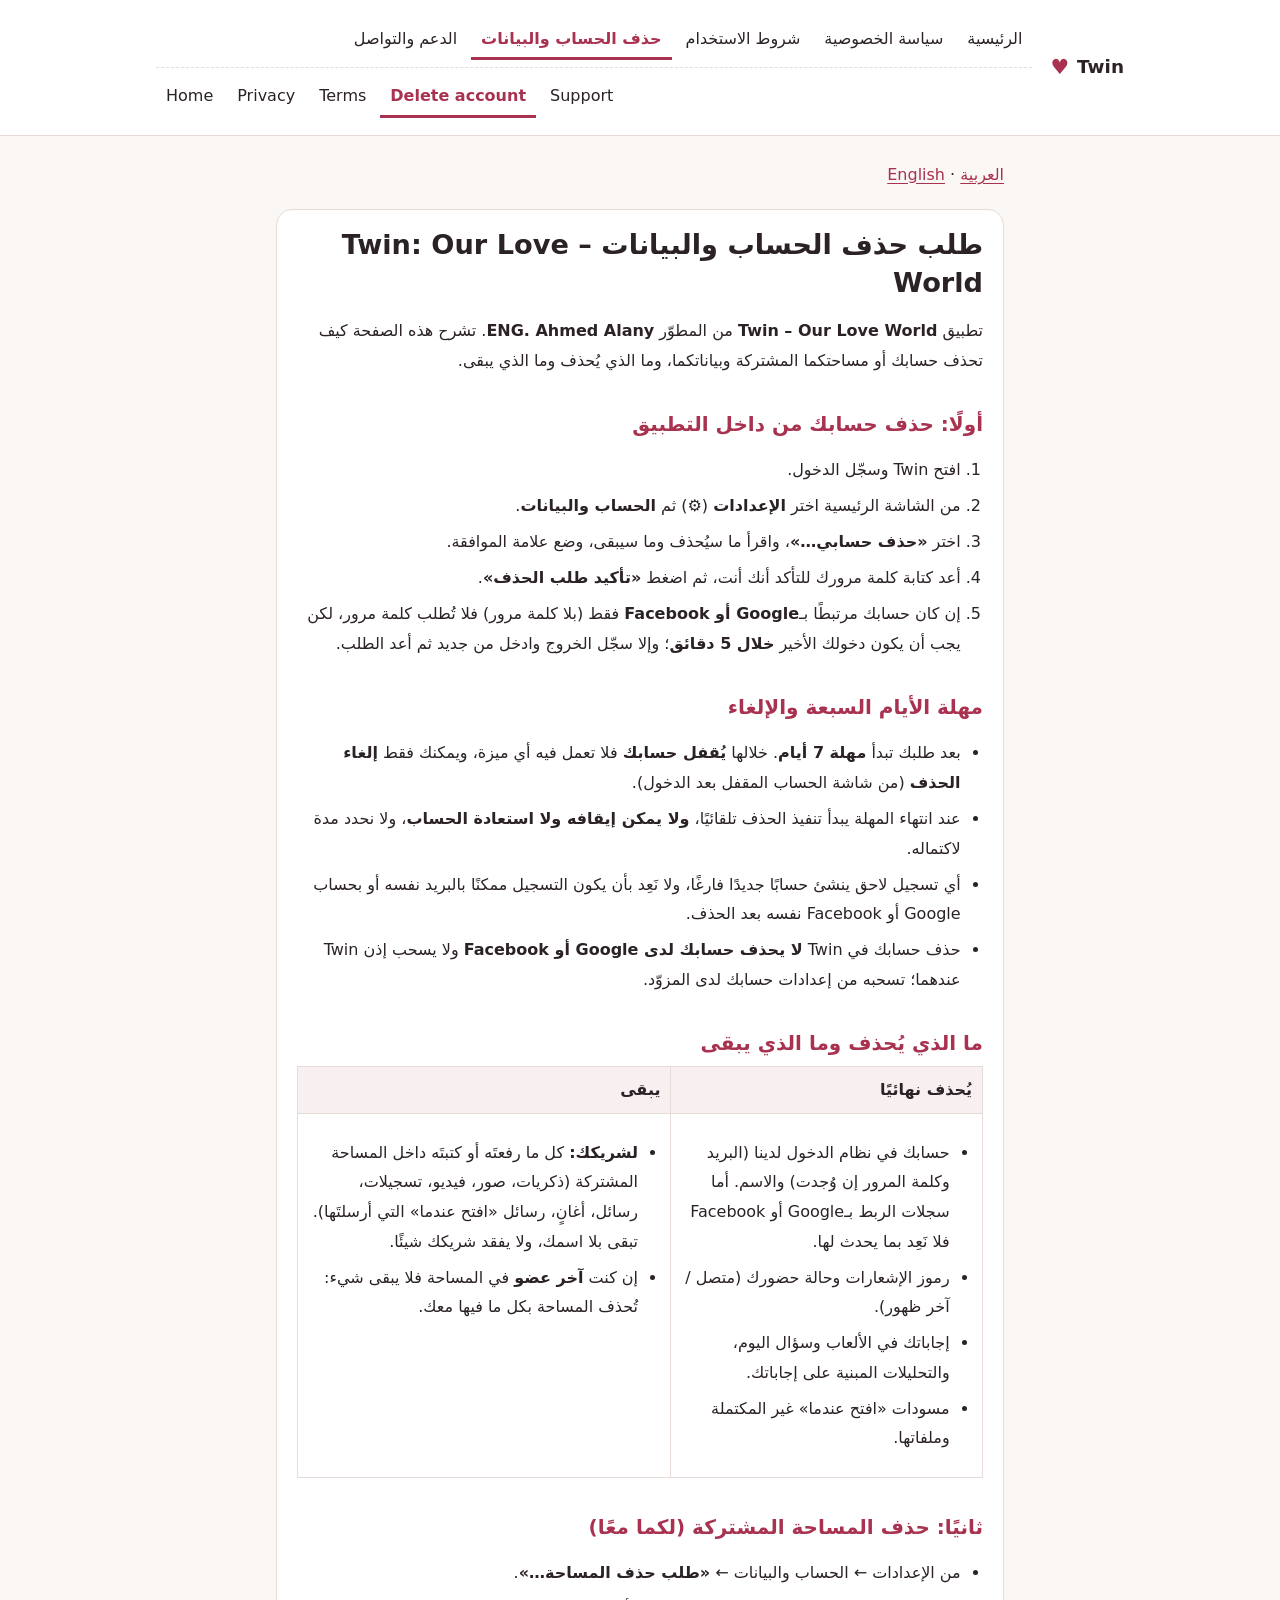
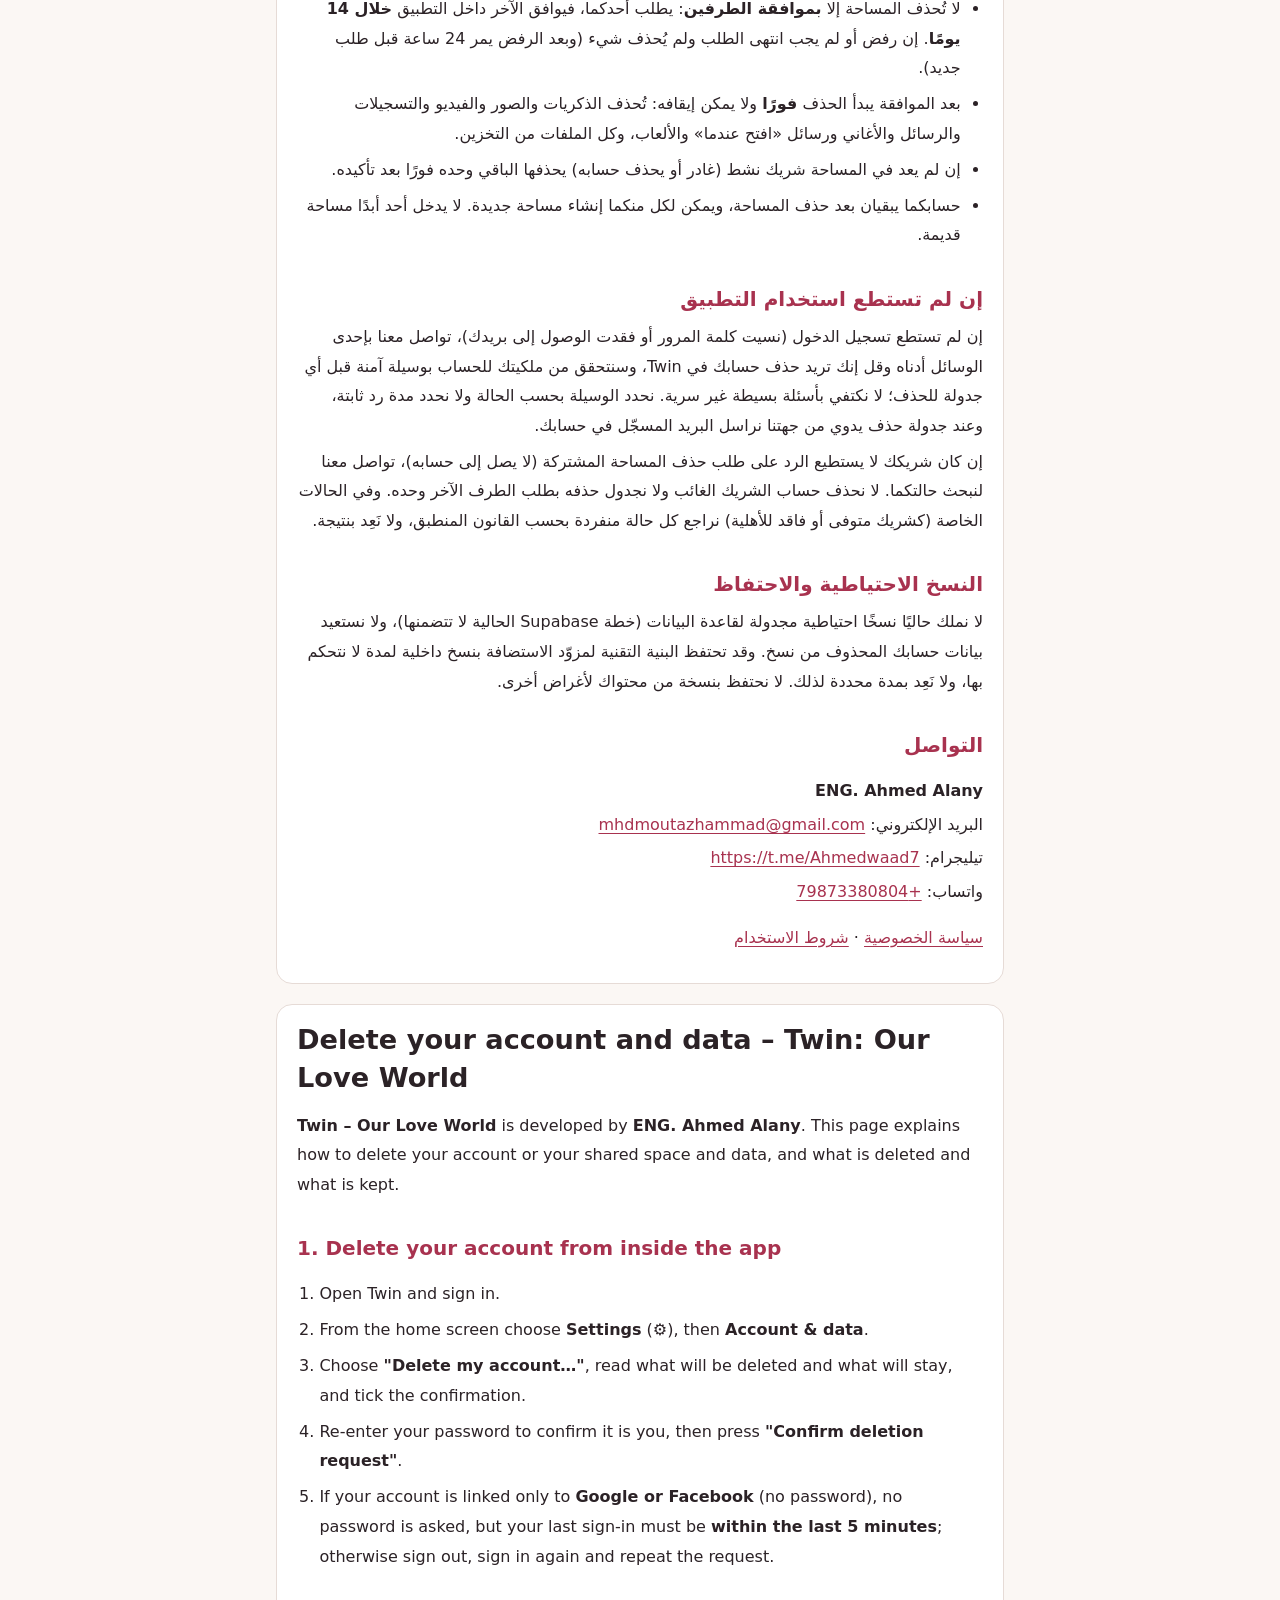
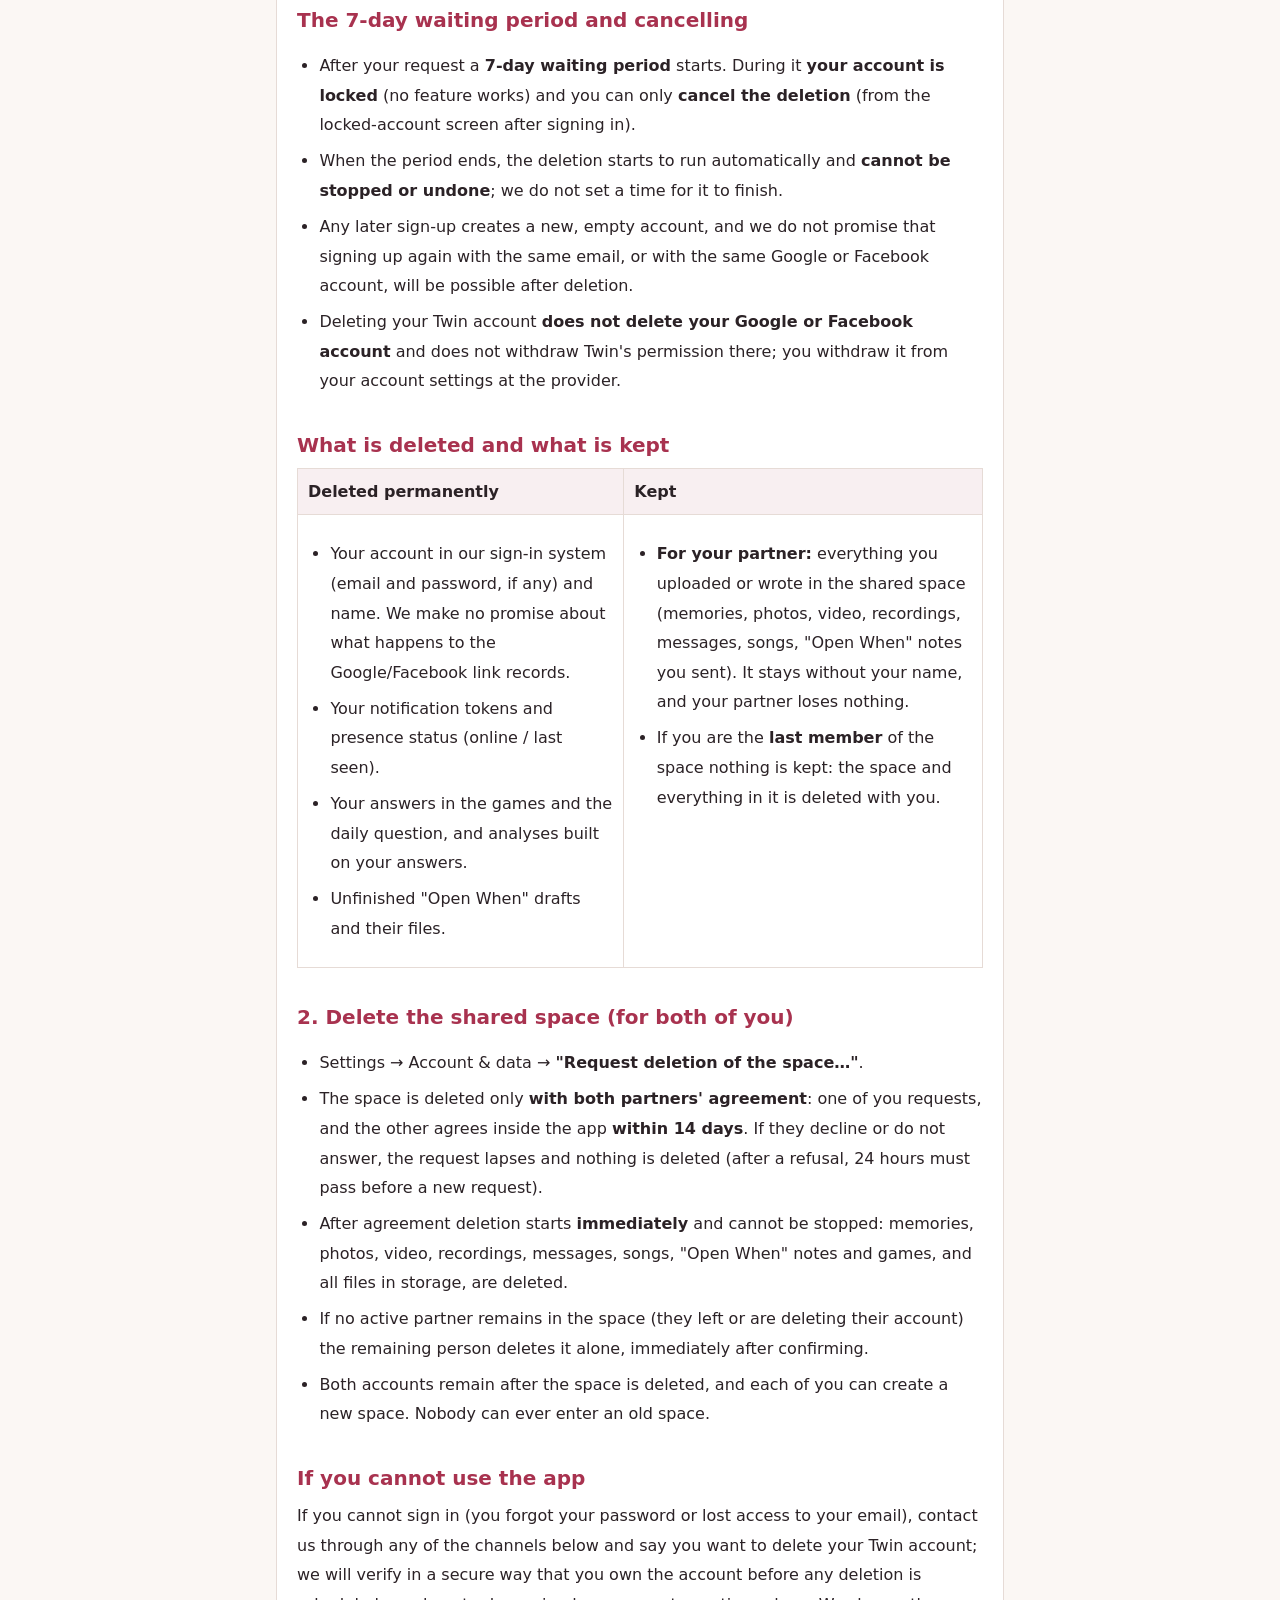
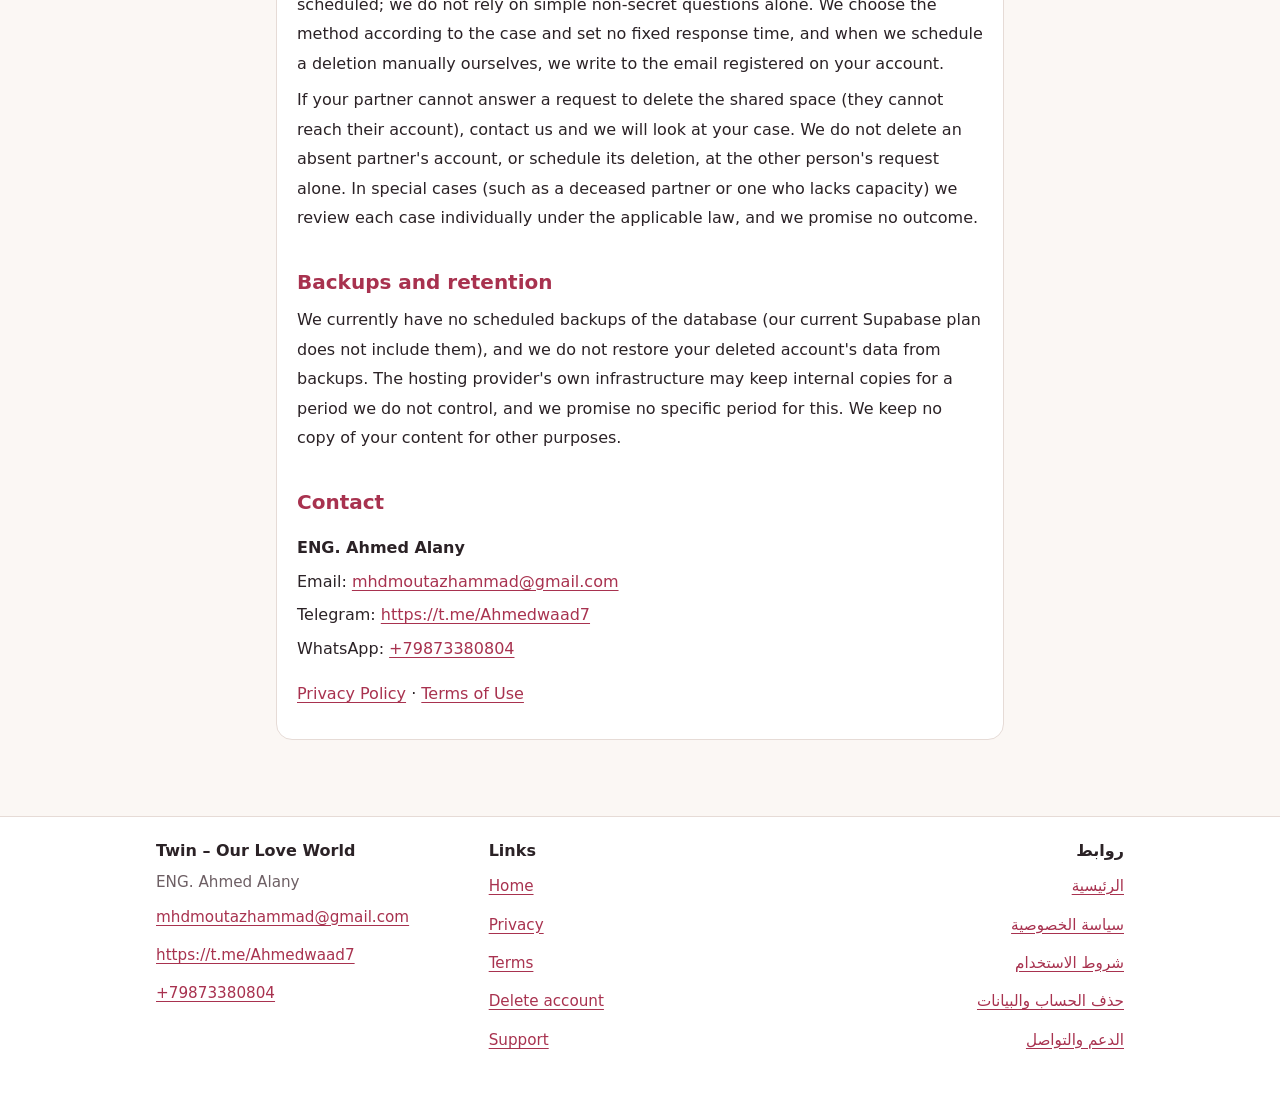
==== public/delete-account.html @ 3ff63af6 "Publish the Twin website: privacy policy (Arabic and English), account and data deletion instruction" ====
<!doctype html>
<html lang="ar" dir="rtl">
<head>
<meta charset="utf-8">
<meta name="viewport" content="width=device-width, initial-scale=1">
<meta http-equiv="Content-Security-Policy" content="default-src 'none'; style-src 'self'; img-src 'self' data:; base-uri 'none'; form-action 'none'">
<title>طلب حذف الحساب والبيانات · Delete your account and data – Twin</title>
<meta name="description" content="كيف تحذف حسابك أو مساحتك المشتركة في Twin وما الذي يُحذف وما الذي يبقى. How to delete your account or shared space in Twin, what is deleted and what is kept.">
<meta name="color-scheme" content="light dark">
<link rel="icon" href="favicon.svg" type="image/svg+xml">
<link rel="stylesheet" href="style.css">
</head>
<body>
<a class="skip" href="#main">تخطَّ إلى المحتوى · Skip to content</a>
<header class="top"><div class="top-in">
<a class="brand" href="index.html" dir="ltr"><span class="mark" aria-hidden="true">♥</span> Twin</a>
<div class="navs"><nav class="navs-one" lang="ar" dir="rtl" aria-label="التنقل في الموقع"><ul class="nav"><li><a href="index.html#ar">الرئيسية</a></li><li><a href="privacy-ar.html">سياسة الخصوصية</a></li><li><a href="terms-ar.html">شروط الاستخدام</a></li><li><a href="delete-account.html#ar" aria-current="page">حذف الحساب والبيانات</a></li><li><a href="support.html#ar">الدعم والتواصل</a></li></ul></nav><nav class="navs-one" lang="en" dir="ltr" aria-label="Site navigation"><ul class="nav"><li><a href="index.html#en">Home</a></li><li><a href="privacy-en.html">Privacy</a></li><li><a href="terms-en.html">Terms</a></li><li><a href="delete-account.html#en" aria-current="page">Delete account</a></li><li><a href="support.html#en">Support</a></li></ul></nav></div>

</div></header>
<main id="main">
<div class="wrap">

<nav class="langjump" aria-label="Language / اللغة"><a href="#ar">العربية</a> · <a href="#en">English</a></nav>

<!-- ======================================================================= العربية -->
<section class="lang" id="ar" lang="ar" dir="rtl">
  <h1>طلب حذف الحساب والبيانات – Twin: Our Love World</h1>
  <p>تطبيق <strong>Twin – Our Love World</strong> من المطوّر <strong>ENG. Ahmed Alany</strong>. تشرح هذه الصفحة كيف تحذف حسابك أو مساحتكما المشتركة وبياناتكما، وما الذي يُحذف وما الذي يبقى.</p>

  <h2>أولًا: حذف حسابك من داخل التطبيق</h2>
  <ol>
    <li>افتح Twin وسجّل الدخول.</li>
    <li>من الشاشة الرئيسية اختر <strong>الإعدادات</strong> (⚙️) ثم <strong>الحساب والبيانات</strong>.</li>
    <li>اختر <strong>«حذف حسابي…»</strong>، واقرأ ما سيُحذف وما سيبقى، وضع علامة الموافقة.</li>
    <li>أعد كتابة كلمة مرورك للتأكد أنك أنت، ثم اضغط <strong>«تأكيد طلب الحذف»</strong>.</li>
    <li>إن كان حسابك مرتبطًا بـ<strong>Google أو Facebook</strong> فقط (بلا كلمة مرور) فلا تُطلب كلمة مرور، لكن يجب أن يكون دخولك الأخير <strong>خلال 5 دقائق</strong>؛ وإلا سجّل الخروج وادخل من جديد ثم أعد الطلب.</li>
  </ol>

  <h2>مهلة الأيام السبعة والإلغاء</h2>
  <ul>
    <li>بعد طلبك تبدأ <strong>مهلة 7 أيام</strong>. خلالها <strong>يُقفل حسابك</strong> فلا تعمل فيه أي ميزة، ويمكنك فقط <strong>إلغاء الحذف</strong> (من شاشة الحساب المقفل بعد الدخول).</li>
    <li>عند انتهاء المهلة يبدأ تنفيذ الحذف تلقائيًا، <strong>ولا يمكن إيقافه ولا استعادة الحساب</strong>، ولا نحدد مدة لاكتماله.</li>
    <li>أي تسجيل لاحق ينشئ حسابًا جديدًا فارغًا، ولا نَعِد بأن يكون التسجيل ممكنًا بالبريد نفسه أو بحساب Google أو Facebook نفسه بعد الحذف.</li>
    <li>حذف حسابك في Twin <strong>لا يحذف حسابك لدى Google أو Facebook</strong> ولا يسحب إذن Twin عندهما؛ تسحبه من إعدادات حسابك لدى المزوّد.</li>
  </ul>

  <h2>ما الذي يُحذف وما الذي يبقى</h2>
  <table><thead><tr><th>يُحذف نهائيًا</th><th>يبقى</th></tr></thead><tbody><tr>
      <td data-label="يُحذف نهائيًا">
        <ul>
          <li>حسابك في نظام الدخول لدينا (البريد وكلمة المرور إن وُجدت) والاسم. أما سجلات الربط بـGoogle أو Facebook فلا نَعِد بما يحدث لها.</li>
          <li>رموز الإشعارات وحالة حضورك (متصل / آخر ظهور).</li>
          <li>إجاباتك في الألعاب وسؤال اليوم، والتحليلات المبنية على إجاباتك.</li>
          <li>مسودات «افتح عندما» غير المكتملة وملفاتها.</li>
        </ul>
      </td>
      <td data-label="يبقى">
        <ul>
          <li><strong>لشريكك:</strong> كل ما رفعتَه أو كتبتَه داخل المساحة المشتركة (ذكريات، صور، فيديو، تسجيلات، رسائل، أغانٍ، رسائل «افتح عندما» التي أرسلتَها). تبقى بلا اسمك، ولا يفقد شريكك شيئًا.</li>
          <li>إن كنت <strong>آخر عضو</strong> في المساحة فلا يبقى شيء: تُحذف المساحة بكل ما فيها معك.</li>
        </ul>
      </td>
    </tr></tbody></table>

  <h2>ثانيًا: حذف المساحة المشتركة (لكما معًا)</h2>
  <ul>
    <li>من الإعدادات ← الحساب والبيانات ← <strong>«طلب حذف المساحة…»</strong>.</li>
    <li>لا تُحذف المساحة إلا <strong>بموافقة الطرفين</strong>: يطلب أحدكما، فيوافق الآخر داخل التطبيق <strong>خلال 14 يومًا</strong>. إن رفض أو لم يجب انتهى الطلب ولم يُحذف شيء (وبعد الرفض يمر 24 ساعة قبل طلب جديد).</li>
    <li>بعد الموافقة يبدأ الحذف <strong>فورًا</strong> ولا يمكن إيقافه: تُحذف الذكريات والصور والفيديو والتسجيلات والرسائل والأغاني ورسائل «افتح عندما» والألعاب، وكل الملفات من التخزين.</li>
    <li>إن لم يعد في المساحة شريك نشط (غادر أو يحذف حسابه) يحذفها الباقي وحده فورًا بعد تأكيده.</li>
    <li>حسابكما يبقيان بعد حذف المساحة، ويمكن لكل منكما إنشاء مساحة جديدة. لا يدخل أحد أبدًا مساحة قديمة.</li>
  </ul>

  <h2>إن لم تستطع استخدام التطبيق</h2>
  <p>إن لم تستطع تسجيل الدخول (نسيت كلمة المرور أو فقدت الوصول إلى بريدك)، تواصل معنا بإحدى الوسائل أدناه وقل إنك تريد حذف حسابك في Twin، وسنتحقق من ملكيتك للحساب بوسيلة آمنة قبل أي جدولة للحذف؛ لا نكتفي بأسئلة بسيطة غير سرية. نحدد الوسيلة بحسب الحالة ولا نحدد مدة رد ثابتة، وعند جدولة حذف يدوي من جهتنا نراسل البريد المسجّل في حسابك.</p>
  <p>إن كان شريكك لا يستطيع الرد على طلب حذف المساحة المشتركة (لا يصل إلى حسابه)، تواصل معنا لنبحث حالتكما. لا نحذف حساب الشريك الغائب ولا نجدول حذفه بطلب الطرف الآخر وحده. وفي الحالات الخاصة (كشريك متوفى أو فاقد للأهلية) نراجع كل حالة منفردة بحسب القانون المنطبق، ولا نَعِد بنتيجة.</p>

  <h2>النسخ الاحتياطية والاحتفاظ</h2>
  <p>لا نملك حاليًا نسخًا احتياطية مجدولة لقاعدة البيانات (خطة Supabase الحالية لا تتضمنها)، ولا نستعيد بيانات حسابك المحذوف من نسخ. وقد تحتفظ البنية التقنية لمزوّد الاستضافة بنسخ داخلية لمدة لا نتحكم بها، ولا نَعِد بمدة محددة لذلك. لا نحتفظ بنسخة من محتواك لأغراض أخرى.</p>

  <h2>التواصل</h2>
  <ul class="contact">
    <li><strong>ENG. Ahmed Alany</strong></li>
    <li>البريد الإلكتروني: <a href="mailto:mhdmoutazhammad@gmail.com">mhdmoutazhammad@gmail.com</a></li>
    <li>تيليجرام: <a href="https://t.me/Ahmedwaad7">https://t.me/Ahmedwaad7</a></li>
    <li>واتساب: <a href="https://wa.me/79873380804">+79873380804</a></li>
  </ul>
  <p><a href="privacy-ar.html">سياسة الخصوصية</a> · <a href="terms-ar.html">شروط الاستخدام</a></p>
</section>

<!-- ======================================================================= English -->
<section class="lang" id="en" lang="en" dir="ltr">
  <h1>Delete your account and data – Twin: Our Love World</h1>
  <p><strong>Twin – Our Love World</strong> is developed by <strong>ENG. Ahmed Alany</strong>. This page explains how to delete your account or your shared space and data, and what is deleted and what is kept.</p>

  <h2>1. Delete your account from inside the app</h2>
  <ol>
    <li>Open Twin and sign in.</li>
    <li>From the home screen choose <strong>Settings</strong> (⚙️), then <strong>Account &amp; data</strong>.</li>
    <li>Choose <strong>"Delete my account…"</strong>, read what will be deleted and what will stay, and tick the confirmation.</li>
    <li>Re-enter your password to confirm it is you, then press <strong>"Confirm deletion request"</strong>.</li>
    <li>If your account is linked only to <strong>Google or Facebook</strong> (no password), no password is asked, but your last sign-in must be <strong>within the last 5 minutes</strong>; otherwise sign out, sign in again and repeat the request.</li>
  </ol>

  <h2>The 7-day waiting period and cancelling</h2>
  <ul>
    <li>After your request a <strong>7-day waiting period</strong> starts. During it <strong>your account is locked</strong> (no feature works) and you can only <strong>cancel the deletion</strong> (from the locked-account screen after signing in).</li>
    <li>When the period ends, the deletion starts to run automatically and <strong>cannot be stopped or undone</strong>; we do not set a time for it to finish.</li>
    <li>Any later sign-up creates a new, empty account, and we do not promise that signing up again with the same email, or with the same Google or Facebook account, will be possible after deletion.</li>
    <li>Deleting your Twin account <strong>does not delete your Google or Facebook account</strong> and does not withdraw Twin's permission there; you withdraw it from your account settings at the provider.</li>
  </ul>

  <h2>What is deleted and what is kept</h2>
  <table><thead><tr><th>Deleted permanently</th><th>Kept</th></tr></thead><tbody><tr>
      <td data-label="Deleted permanently">
        <ul>
          <li>Your account in our sign-in system (email and password, if any) and name. We make no promise about what happens to the Google/Facebook link records.</li>
          <li>Your notification tokens and presence status (online / last seen).</li>
          <li>Your answers in the games and the daily question, and analyses built on your answers.</li>
          <li>Unfinished "Open When" drafts and their files.</li>
        </ul>
      </td>
      <td data-label="Kept">
        <ul>
          <li><strong>For your partner:</strong> everything you uploaded or wrote in the shared space (memories, photos, video, recordings, messages, songs, "Open When" notes you sent). It stays without your name, and your partner loses nothing.</li>
          <li>If you are the <strong>last member</strong> of the space nothing is kept: the space and everything in it is deleted with you.</li>
        </ul>
      </td>
    </tr></tbody></table>

  <h2>2. Delete the shared space (for both of you)</h2>
  <ul>
    <li>Settings → Account &amp; data → <strong>"Request deletion of the space…"</strong>.</li>
    <li>The space is deleted only <strong>with both partners' agreement</strong>: one of you requests, and the other agrees inside the app <strong>within 14 days</strong>. If they decline or do not answer, the request lapses and nothing is deleted (after a refusal, 24 hours must pass before a new request).</li>
    <li>After agreement deletion starts <strong>immediately</strong> and cannot be stopped: memories, photos, video, recordings, messages, songs, "Open When" notes and games, and all files in storage, are deleted.</li>
    <li>If no active partner remains in the space (they left or are deleting their account) the remaining person deletes it alone, immediately after confirming.</li>
    <li>Both accounts remain after the space is deleted, and each of you can create a new space. Nobody can ever enter an old space.</li>
  </ul>

  <h2>If you cannot use the app</h2>
  <p>If you cannot sign in (you forgot your password or lost access to your email), contact us through any of the channels below and say you want to delete your Twin account; we will verify in a secure way that you own the account before any deletion is scheduled; we do not rely on simple non-secret questions alone. We choose the method according to the case and set no fixed response time, and when we schedule a deletion manually ourselves, we write to the email registered on your account.</p>
  <p>If your partner cannot answer a request to delete the shared space (they cannot reach their account), contact us and we will look at your case. We do not delete an absent partner's account, or schedule its deletion, at the other person's request alone. In special cases (such as a deceased partner or one who lacks capacity) we review each case individually under the applicable law, and we promise no outcome.</p>

  <h2>Backups and retention</h2>
  <p>We currently have no scheduled backups of the database (our current Supabase plan does not include them), and we do not restore your deleted account's data from backups. The hosting provider's own infrastructure may keep internal copies for a period we do not control, and we promise no specific period for this. We keep no copy of your content for other purposes.</p>

  <h2>Contact</h2>
  <ul class="contact">
    <li><strong>ENG. Ahmed Alany</strong></li>
    <li>Email: <a href="mailto:mhdmoutazhammad@gmail.com">mhdmoutazhammad@gmail.com</a></li>
    <li>Telegram: <a href="https://t.me/Ahmedwaad7">https://t.me/Ahmedwaad7</a></li>
    <li>WhatsApp: <a href="https://wa.me/79873380804">+79873380804</a></li>
  </ul>
  <p><a href="privacy-en.html">Privacy Policy</a> · <a href="terms-en.html">Terms of Use</a></p>
</section>

</div>
</main>
<footer class="foot"><div class="foot-in">
<div lang="ar" dir="rtl"><h2>روابط</h2><ul><li><a href="index.html#ar">الرئيسية</a></li><li><a href="privacy-ar.html">سياسة الخصوصية</a></li><li><a href="terms-ar.html">شروط الاستخدام</a></li><li><a href="delete-account.html#ar">حذف الحساب والبيانات</a></li><li><a href="support.html#ar">الدعم والتواصل</a></li></ul></div>
<div lang="en" dir="ltr"><h2>Links</h2><ul><li><a href="index.html#en">Home</a></li><li><a href="privacy-en.html">Privacy</a></li><li><a href="terms-en.html">Terms</a></li><li><a href="delete-account.html#en">Delete account</a></li><li><a href="support.html#en">Support</a></li></ul></div>
<div dir="auto"><h2>Twin – Our Love World</h2><ul class="contact"><li>ENG. Ahmed Alany</li><li><a href="mailto:mhdmoutazhammad@gmail.com">mhdmoutazhammad@gmail.com</a></li><li><a href="https://t.me/Ahmedwaad7">https://t.me/Ahmedwaad7</a></li><li><a href="https://wa.me/79873380804">+79873380804</a></li></ul></div>
</div></footer>
</body>
</html>
---- public/style.css ----
/* Twin – Our Love World: the public site. One stylesheet, no script, no font or image from anywhere else. Logical properties make it work
   the same in RTL (Arabic) and LTR (English). */
:root {
  --bg: #fbf7f4; --fg: #2b2226; --muted: #6d5f64; --line: #e6dbd6; --card: #ffffff;
  --accent: #a8324f; --accent-fg: #ffffff; --warn: #fff3d6; --warn-line: #e0b84a;
  --hero-bg: #0a0b1e; --hero-fg: #f6efe6; --hero-accent: #ff8aa8; --gold: #e8c46a;
  --radius: 16px; --max: 760px; --wide: 1000px;
}
@media (prefers-color-scheme: dark) {
  :root {
    --bg: #1b1518; --fg: #f3ebe7; --muted: #b8a9ae; --line: #3a2e33; --card: #251d21;
    --accent: #ff8aa8; --accent-fg: #1b1518; --warn: #3a2f12; --warn-line: #8a6d1a;
  }
}
* { box-sizing: border-box; }
html { -webkit-text-size-adjust: 100%; scroll-behavior: smooth; }
body {
  margin: 0; background: var(--bg); color: var(--fg);
  font: 16px/1.85 system-ui, -apple-system, "Segoe UI", Tahoma, "Noto Sans Arabic", Arial, sans-serif;
}
a { color: var(--accent); text-underline-offset: 3px; }
a:focus-visible, summary:focus-visible { outline: 3px solid var(--gold); outline-offset: 2px; border-radius: 6px; }
.skip { position: absolute; inset-inline-start: 8px; top: -60px; background: var(--accent); color: var(--accent-fg); padding: 8px 14px; border-radius: 8px; z-index: 10; }
.skip:focus { top: 8px; }

/* header */
.top { background: var(--card); border-bottom: 1px solid var(--line); }
.top-in { max-width: var(--wide); margin: 0 auto; padding: 10px 16px; display: flex; flex-wrap: wrap; align-items: center; gap: 6px 18px; }
.brand { display: inline-flex; align-items: center; gap: 8px; font-weight: 700; font-size: 1.15rem; color: var(--fg); text-decoration: none; min-height: 44px; }
.brand .mark { color: var(--accent); font-size: 1.3rem; }
.navs { display: flex; flex-direction: column; gap: 0; flex: 1 1 300px; }
.nav { display: flex; flex-wrap: wrap; gap: 0 4px; margin: 0; padding: 0; list-style: none; }
.nav a { display: inline-flex; align-items: center; min-height: 44px; padding: 0 10px; border-radius: 10px; text-decoration: none; color: var(--fg); }
.nav a:hover { background: rgba(168, 50, 79, .1); }
.nav a[aria-current="page"] { color: var(--accent); font-weight: 700; box-shadow: inset 0 -3px 0 var(--accent); border-radius: 10px 10px 0 0; }
.switch { margin-inline-start: auto; }
.switch a { display: inline-flex; align-items: center; min-height: 44px; padding: 0 12px; border: 1px solid var(--line); border-radius: 999px; text-decoration: none; }

/* draft notices */
.sitedraft { background: var(--warn); border-bottom: 1px solid var(--warn-line); text-align: center; padding: 8px 16px; font-size: .92rem; }
.draft { background: var(--warn); border: 1px solid var(--warn-line); border-radius: 12px; padding: 12px 16px; margin: 16px 0; font-size: .95rem; }
.draft p { margin: .3em 0; }
.tbc { background: var(--warn); border-radius: 6px; padding: 0 .35em; box-decoration-break: clone; -webkit-box-decoration-break: clone; }

/* content */
main { display: block; }
.wrap { max-width: var(--max); margin: 0 auto; padding: 24px 16px 56px; }
.wrap.wide { max-width: var(--wide); }
h1 { font-size: 1.7rem; line-height: 1.4; margin: .3em 0 .5em; }
h2 { font-size: 1.25rem; margin: 1.7em 0 .4em; color: var(--accent); line-height: 1.5; scroll-margin-top: 12px; }
h3 { font-size: 1.05rem; margin: 1.3em 0 .3em; }
p, li { margin: .4em 0; }
ul, ol { padding-inline-start: 1.4em; }
ul ul, ol ul, ul ol { margin: .2em 0; }
code { overflow-wrap: anywhere; font-family: ui-monospace, Consolas, monospace; font-size: .92em; background: rgba(127, 127, 127, .15); padding: 0 .3em; border-radius: 4px; direction: ltr; unicode-bidi: isolate; }
section.lang { background: var(--card); border: 1px solid var(--line); border-radius: var(--radius); padding: 8px 20px 24px; margin: 20px 0; }
.table-wrap { overflow-x: auto; margin: .8em 0; -webkit-overflow-scrolling: touch; }
table { border-collapse: collapse; width: 100%; min-width: 520px; }
th, td { border: 1px solid var(--line); padding: 8px 10px; vertical-align: top; text-align: start; }
th { background: rgba(168, 50, 79, .08); }
.toc { margin: 1em 0 1.4em; border: 1px solid var(--line); border-radius: 12px; background: var(--card); }
.toc summary { cursor: pointer; padding: 10px 14px; min-height: 44px; font-weight: 600; }
.toc ol { margin: 0; padding: 0 2em 12px; }
.toc a { display: inline-block; padding: 3px 0; }
.contact { list-style: none; padding: 0; }
.contact li { margin: .25em 0; }

/* home */
.hero { background: var(--hero-bg); color: var(--hero-fg); text-align: center; }
.hero-in { max-width: var(--wide); margin: 0 auto; padding: 44px 20px 40px; }
.hero .kicker { color: var(--gold); letter-spacing: .12em; font-weight: 600; }
.hero h1 { font-size: clamp(2rem, 8vw, 3.2rem); margin: .1em 0; color: var(--hero-fg); }
.hero .sub { color: var(--hero-accent); font-size: 1.15rem; margin: 0 0 .8em; }
.hero p { max-width: 36em; margin-inline: auto; }
.hero a { color: var(--hero-accent); }
.cta { display: flex; flex-wrap: wrap; justify-content: center; gap: 10px; margin-top: 18px; }
.btn { display: inline-flex; align-items: center; justify-content: center; min-height: 48px; padding: 0 22px; border-radius: 999px; background: var(--hero-accent); color: #1b1518 !important; text-decoration: none; font-weight: 700; }
.btn.alt { background: transparent; color: var(--hero-fg) !important; border: 1px solid var(--hero-accent); }
.cards { display: grid; grid-template-columns: repeat(auto-fit, minmax(200px, 1fr)); gap: 14px; padding: 0; list-style: none; margin: 1em 0; }
.card { background: var(--bg); border: 1px solid var(--line); border-radius: 14px; padding: 14px 16px; }
.card .em { font-size: 1.6rem; display: block; }
.card strong { display: block; margin: .2em 0; }
.card p { margin: 0; color: var(--muted); font-size: .95rem; }

/* footer */
.foot { border-top: 1px solid var(--line); background: var(--card); color: var(--muted); font-size: .95rem; }
.foot-in { max-width: var(--wide); margin: 0 auto; padding: 22px 16px 34px; display: grid; gap: 14px 30px; grid-template-columns: repeat(auto-fit, minmax(240px, 1fr)); }
.foot ul { list-style: none; padding: 0; margin: 0; }
.foot li { margin: .15em 0; }
.foot a { display: inline-block; padding: 4px 0; }
.foot h2 { font-size: 1rem; margin: 0 0 .3em; color: var(--fg); }

.navs-one + .navs-one { border-top: 1px dashed var(--line); }
@media (max-width: 560px) {
  .top-in { flex-direction: column; align-items: stretch; gap: 0; padding-block: 6px; }
  .navs { flex: none; }
  .nav a { min-height: 40px; font-size: .95rem; }
  body { font-size: 16.5px; }
  .wrap { padding-block: 18px 44px; }
  section.lang { padding-inline: 14px; }
  .nav a { padding: 0 8px; }
  .switch { margin-inline-start: 0; }
}
@media (max-width: 560px) {
  /* a table wider than the screen becomes a stack of cards: each value under its column's heading */
  .table-wrap { overflow: visible; }
  table { min-width: 0; border: 0; }
  thead { position: absolute; inline-size: 1px; block-size: 1px; overflow: hidden; clip: rect(0 0 0 0); }
  table, tbody, tr, td { display: block; width: 100%; }
  tr { border: 1px solid var(--line); border-radius: 12px; margin: 0 0 12px; padding: 6px 12px; background: var(--bg); }
  td { border: 0; padding: 6px 0; }
  td + td { border-top: 1px dashed var(--line); }
  td[data-label]::before { content: attr(data-label); display: block; font-weight: 700; color: var(--accent); font-size: .9rem; }
}
@media print {
  .top, .foot, .skip, .toc, .cta { display: none; }
  body { background: #fff; color: #000; }
  a { color: #000; }
}
@media (prefers-reduced-motion: reduce) { html { scroll-behavior: auto; } }

.lead { font-size: 1.1rem; color: var(--muted); }
.card a { display: inline-block; min-height: 44px; line-height: 44px; overflow-wrap: anywhere; }
.faq h3 { margin: 1.4em 0 .4em; }
.faq details { border: 1px solid var(--line); border-radius: 12px; margin: .6em 0; background: var(--bg); }
.faq summary { cursor: pointer; padding: 10px 16px; min-height: 44px; display: flex; align-items: center; font-weight: 600; }
.faq details > p { margin: 0; padding: 0 16px 14px; }
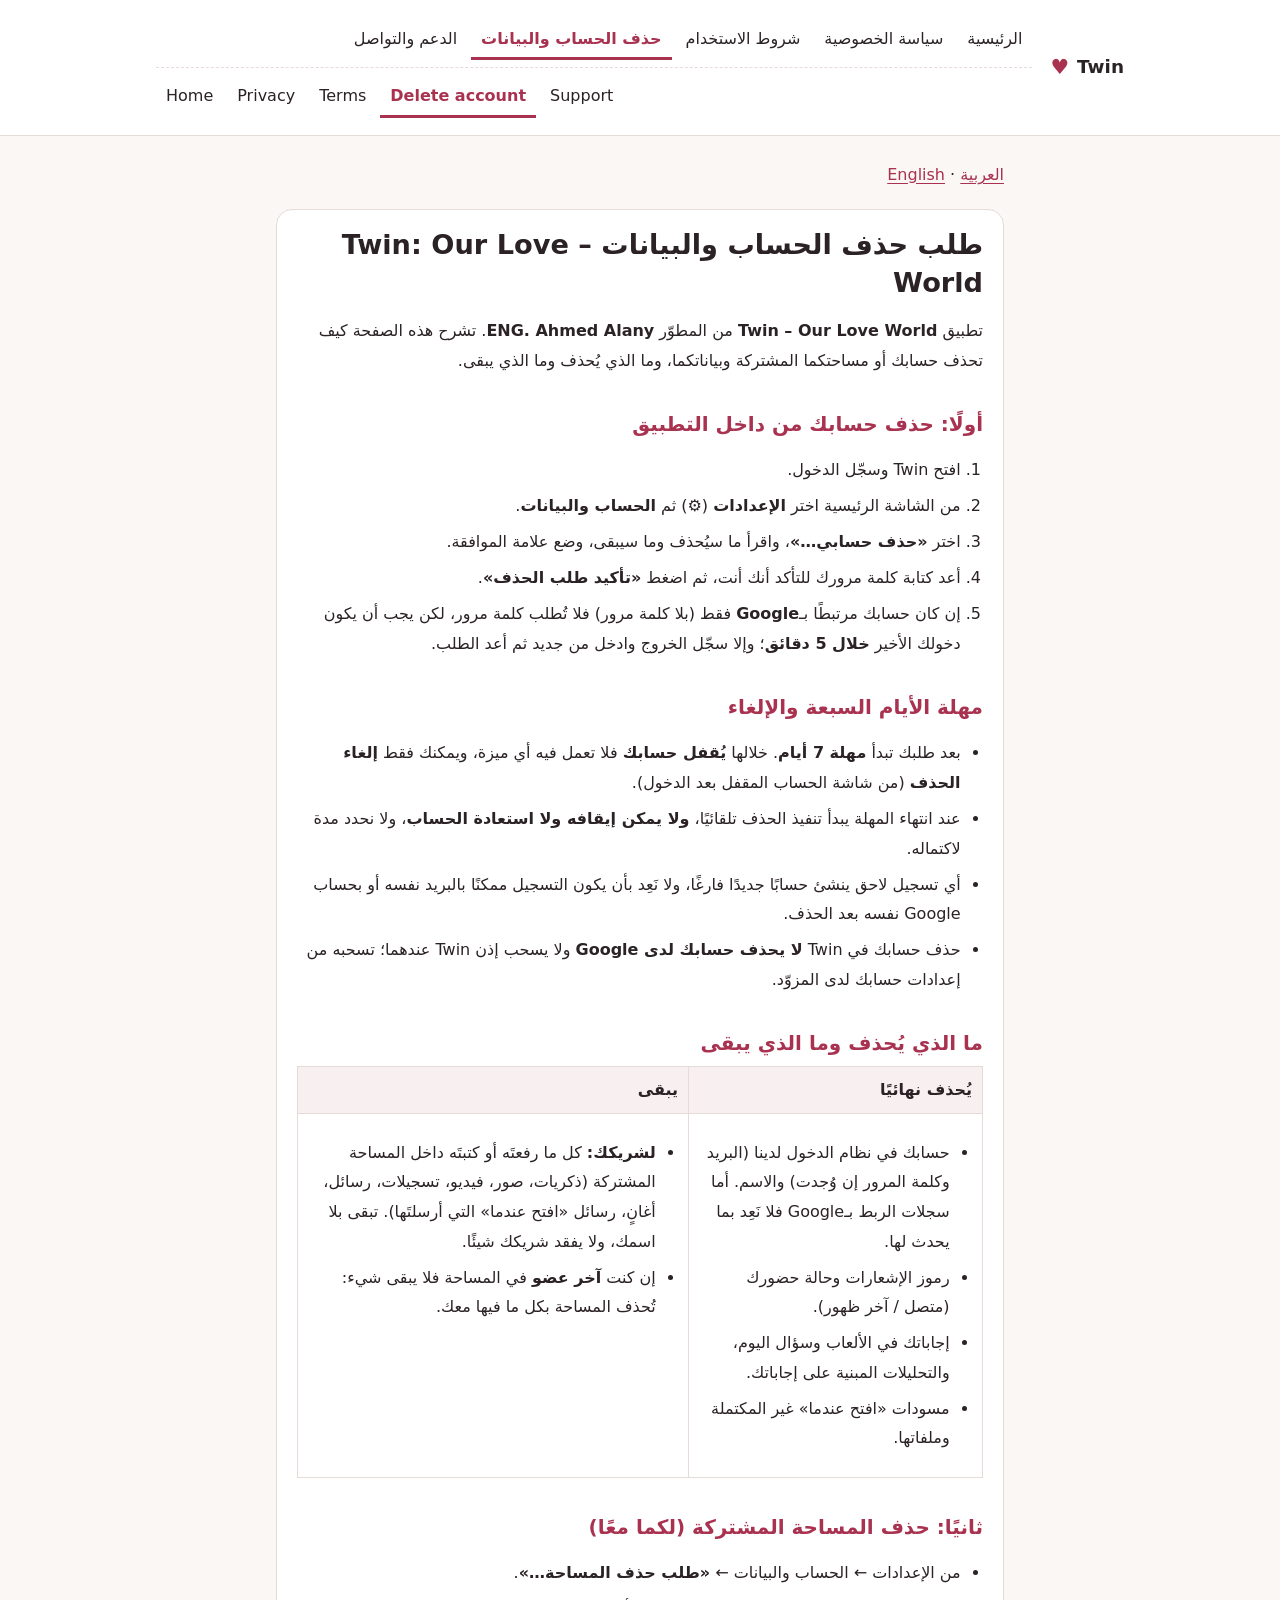
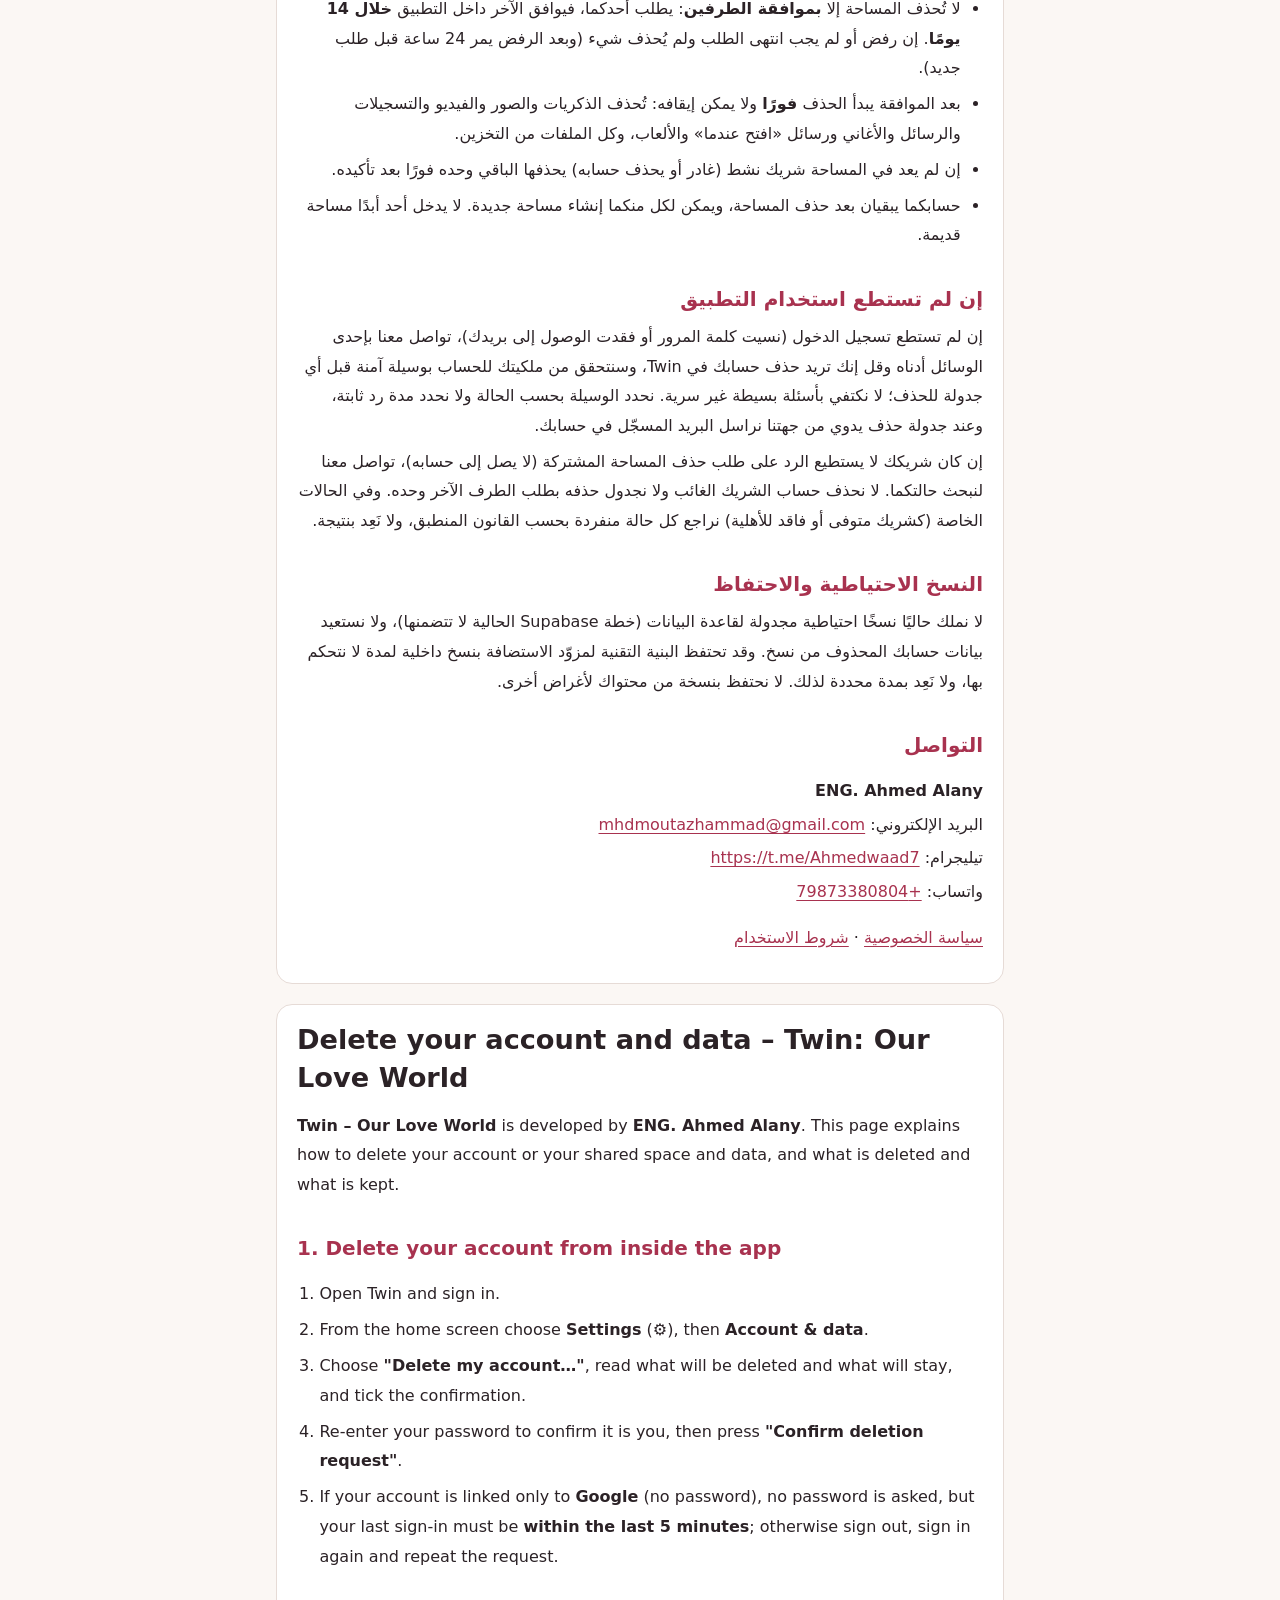
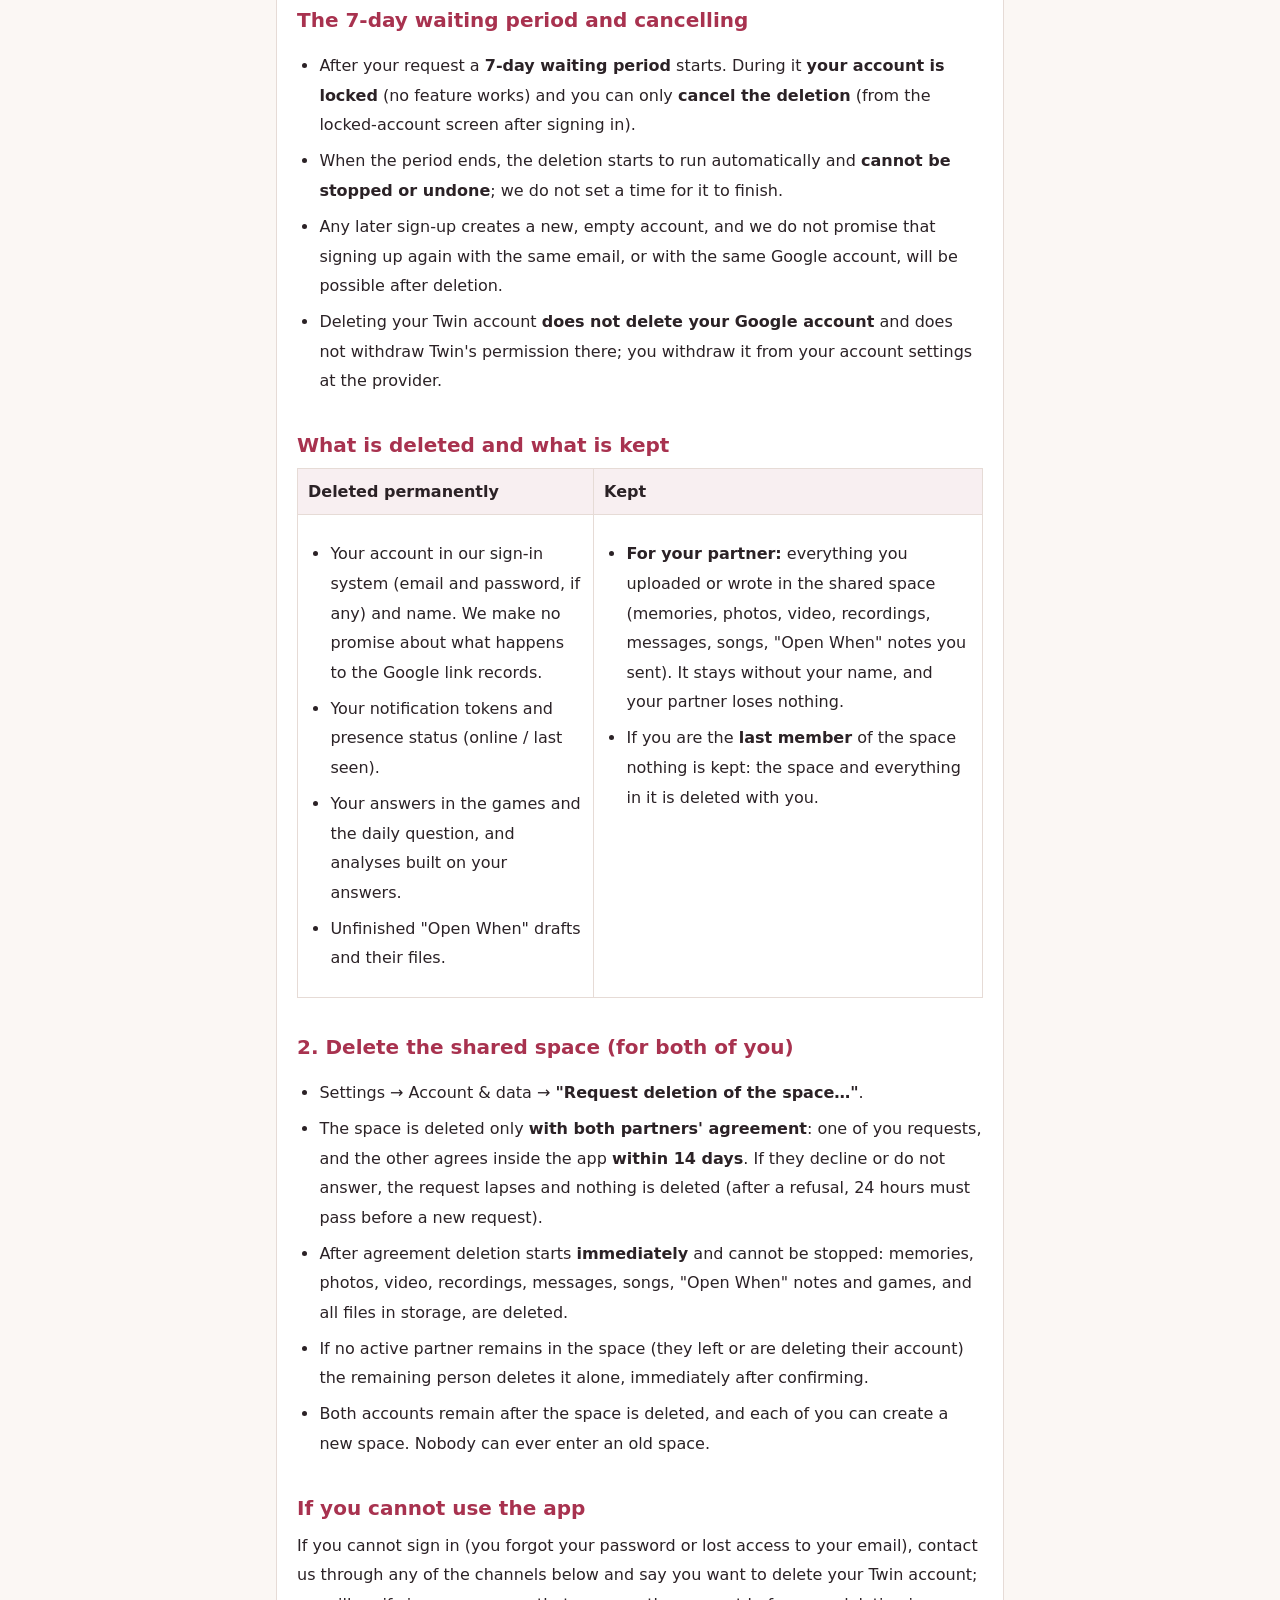
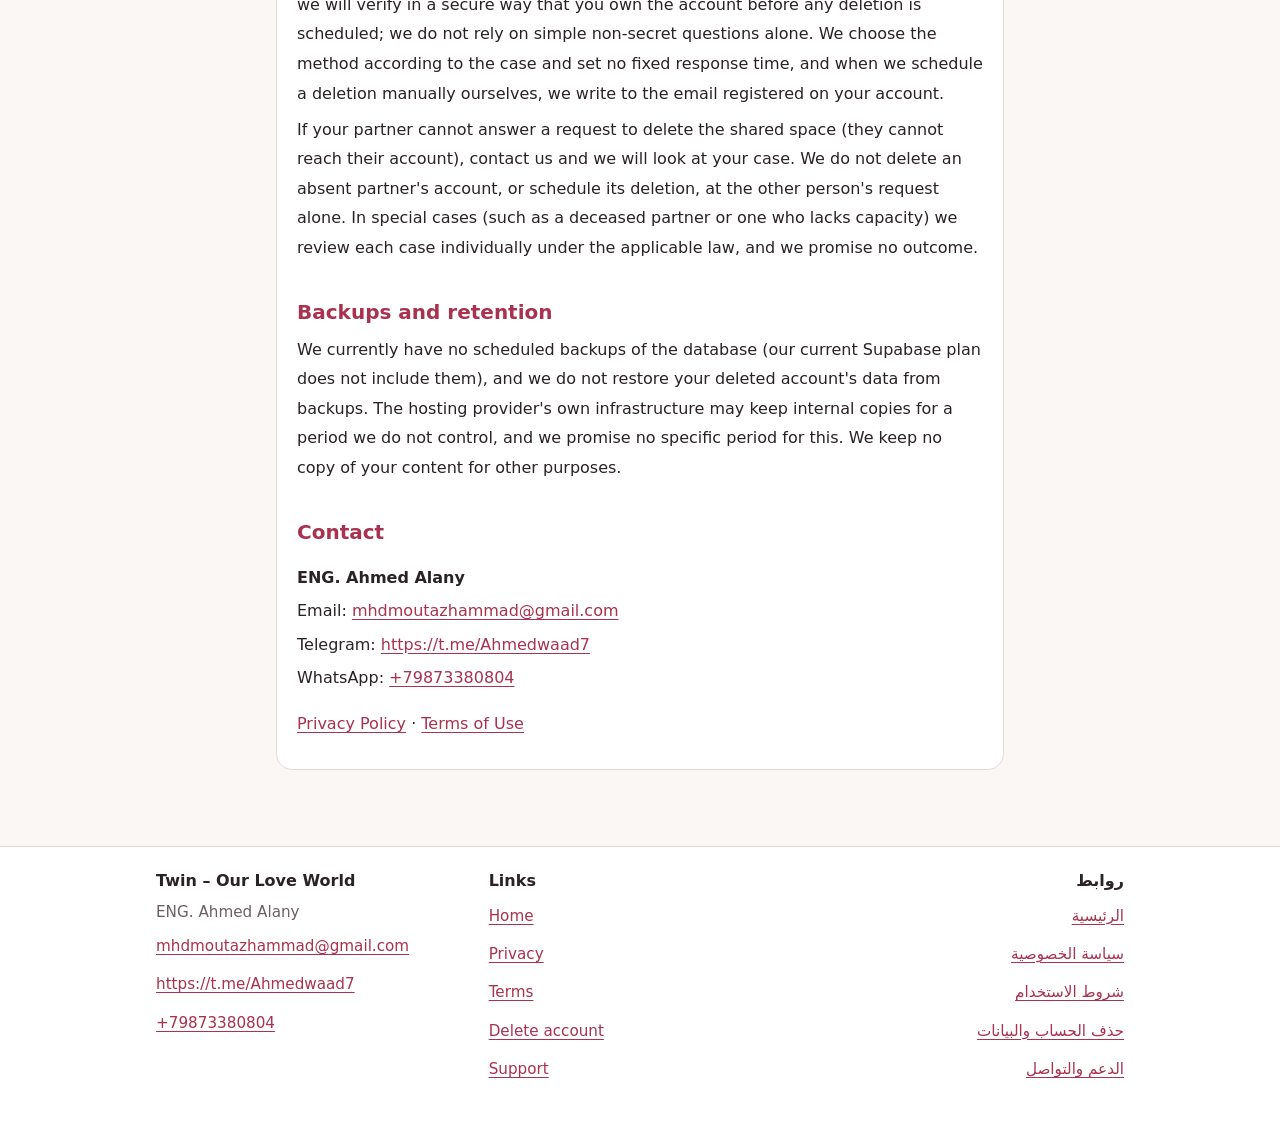
==== commit 63b795bf: "Update legal and support pages: weather city, Google-only sign-in Co-Authored-By: Claude Sonnet 5.5 " ====
--- a/public/delete-account.html
+++ b/public/delete-account.html
@@ -33,22 +33,22 @@
     <li>من الشاشة الرئيسية اختر <strong>الإعدادات</strong> (⚙️) ثم <strong>الحساب والبيانات</strong>.</li>
     <li>اختر <strong>«حذف حسابي…»</strong>، واقرأ ما سيُحذف وما سيبقى، وضع علامة الموافقة.</li>
     <li>أعد كتابة كلمة مرورك للتأكد أنك أنت، ثم اضغط <strong>«تأكيد طلب الحذف»</strong>.</li>
-    <li>إن كان حسابك مرتبطًا بـ<strong>Google أو Facebook</strong> فقط (بلا كلمة مرور) فلا تُطلب كلمة مرور، لكن يجب أن يكون دخولك الأخير <strong>خلال 5 دقائق</strong>؛ وإلا سجّل الخروج وادخل من جديد ثم أعد الطلب.</li>
+    <li>إن كان حسابك مرتبطًا بـ<strong>Google</strong> فقط (بلا كلمة مرور) فلا تُطلب كلمة مرور، لكن يجب أن يكون دخولك الأخير <strong>خلال 5 دقائق</strong>؛ وإلا سجّل الخروج وادخل من جديد ثم أعد الطلب.</li>
   </ol>
 
   <h2>مهلة الأيام السبعة والإلغاء</h2>
   <ul>
     <li>بعد طلبك تبدأ <strong>مهلة 7 أيام</strong>. خلالها <strong>يُقفل حسابك</strong> فلا تعمل فيه أي ميزة، ويمكنك فقط <strong>إلغاء الحذف</strong> (من شاشة الحساب المقفل بعد الدخول).</li>
     <li>عند انتهاء المهلة يبدأ تنفيذ الحذف تلقائيًا، <strong>ولا يمكن إيقافه ولا استعادة الحساب</strong>، ولا نحدد مدة لاكتماله.</li>
-    <li>أي تسجيل لاحق ينشئ حسابًا جديدًا فارغًا، ولا نَعِد بأن يكون التسجيل ممكنًا بالبريد نفسه أو بحساب Google أو Facebook نفسه بعد الحذف.</li>
-    <li>حذف حسابك في Twin <strong>لا يحذف حسابك لدى Google أو Facebook</strong> ولا يسحب إذن Twin عندهما؛ تسحبه من إعدادات حسابك لدى المزوّد.</li>
+    <li>أي تسجيل لاحق ينشئ حسابًا جديدًا فارغًا، ولا نَعِد بأن يكون التسجيل ممكنًا بالبريد نفسه أو بحساب Google نفسه بعد الحذف.</li>
+    <li>حذف حسابك في Twin <strong>لا يحذف حسابك لدى Google</strong> ولا يسحب إذن Twin عندهما؛ تسحبه من إعدادات حسابك لدى المزوّد.</li>
   </ul>
 
   <h2>ما الذي يُحذف وما الذي يبقى</h2>
   <table><thead><tr><th>يُحذف نهائيًا</th><th>يبقى</th></tr></thead><tbody><tr>
       <td data-label="يُحذف نهائيًا">
         <ul>
-          <li>حسابك في نظام الدخول لدينا (البريد وكلمة المرور إن وُجدت) والاسم. أما سجلات الربط بـGoogle أو Facebook فلا نَعِد بما يحدث لها.</li>
+          <li>حسابك في نظام الدخول لدينا (البريد وكلمة المرور إن وُجدت) والاسم. أما سجلات الربط بـGoogle فلا نَعِد بما يحدث لها.</li>
           <li>رموز الإشعارات وحالة حضورك (متصل / آخر ظهور).</li>
           <li>إجاباتك في الألعاب وسؤال اليوم، والتحليلات المبنية على إجاباتك.</li>
           <li>مسودات «افتح عندما» غير المكتملة وملفاتها.</li>
@@ -99,22 +99,22 @@
     <li>From the home screen choose <strong>Settings</strong> (⚙️), then <strong>Account &amp; data</strong>.</li>
     <li>Choose <strong>"Delete my account…"</strong>, read what will be deleted and what will stay, and tick the confirmation.</li>
     <li>Re-enter your password to confirm it is you, then press <strong>"Confirm deletion request"</strong>.</li>
-    <li>If your account is linked only to <strong>Google or Facebook</strong> (no password), no password is asked, but your last sign-in must be <strong>within the last 5 minutes</strong>; otherwise sign out, sign in again and repeat the request.</li>
+    <li>If your account is linked only to <strong>Google</strong> (no password), no password is asked, but your last sign-in must be <strong>within the last 5 minutes</strong>; otherwise sign out, sign in again and repeat the request.</li>
   </ol>
 
   <h2>The 7-day waiting period and cancelling</h2>
   <ul>
     <li>After your request a <strong>7-day waiting period</strong> starts. During it <strong>your account is locked</strong> (no feature works) and you can only <strong>cancel the deletion</strong> (from the locked-account screen after signing in).</li>
     <li>When the period ends, the deletion starts to run automatically and <strong>cannot be stopped or undone</strong>; we do not set a time for it to finish.</li>
-    <li>Any later sign-up creates a new, empty account, and we do not promise that signing up again with the same email, or with the same Google or Facebook account, will be possible after deletion.</li>
-    <li>Deleting your Twin account <strong>does not delete your Google or Facebook account</strong> and does not withdraw Twin's permission there; you withdraw it from your account settings at the provider.</li>
+    <li>Any later sign-up creates a new, empty account, and we do not promise that signing up again with the same email, or with the same Google account, will be possible after deletion.</li>
+    <li>Deleting your Twin account <strong>does not delete your Google account</strong> and does not withdraw Twin's permission there; you withdraw it from your account settings at the provider.</li>
   </ul>
 
   <h2>What is deleted and what is kept</h2>
   <table><thead><tr><th>Deleted permanently</th><th>Kept</th></tr></thead><tbody><tr>
       <td data-label="Deleted permanently">
         <ul>
-          <li>Your account in our sign-in system (email and password, if any) and name. We make no promise about what happens to the Google/Facebook link records.</li>
+          <li>Your account in our sign-in system (email and password, if any) and name. We make no promise about what happens to the Google link records.</li>
           <li>Your notification tokens and presence status (online / last seen).</li>
           <li>Your answers in the games and the daily question, and analyses built on your answers.</li>
           <li>Unfinished "Open When" drafts and their files.</li>
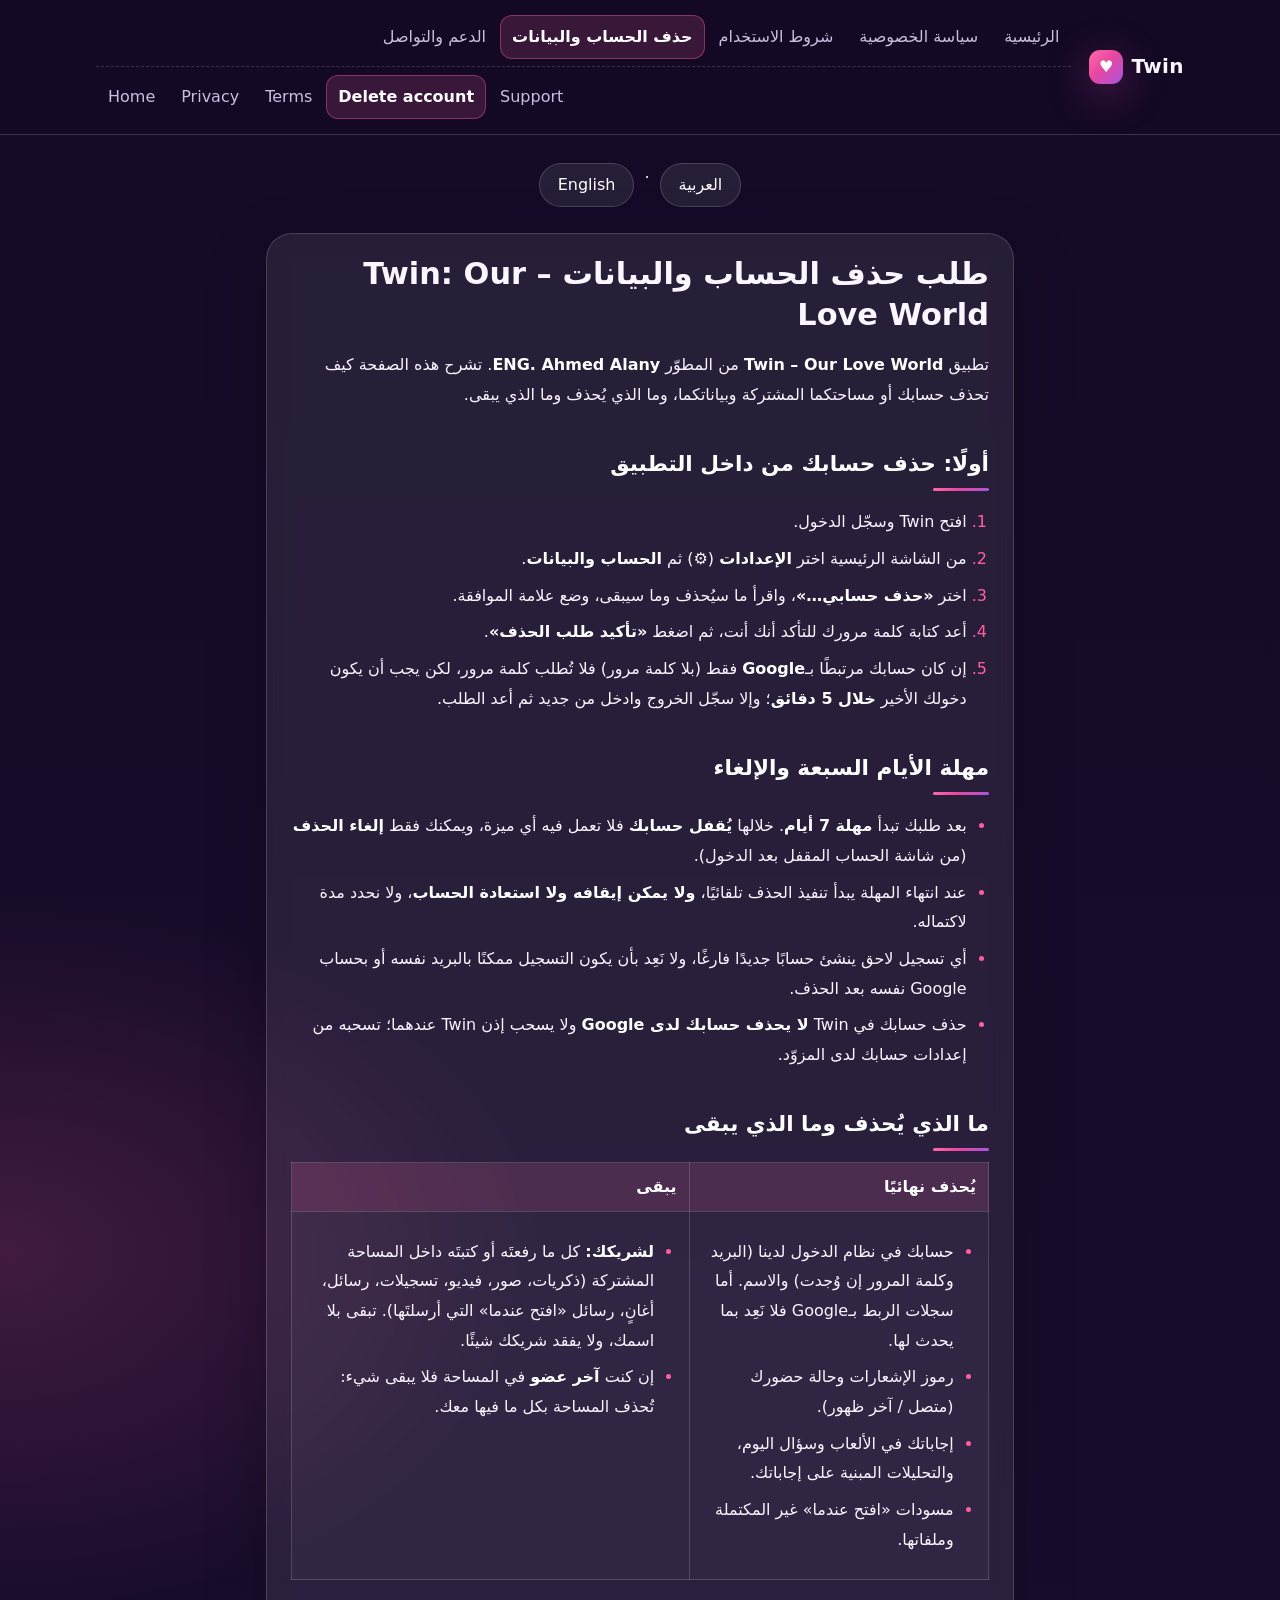
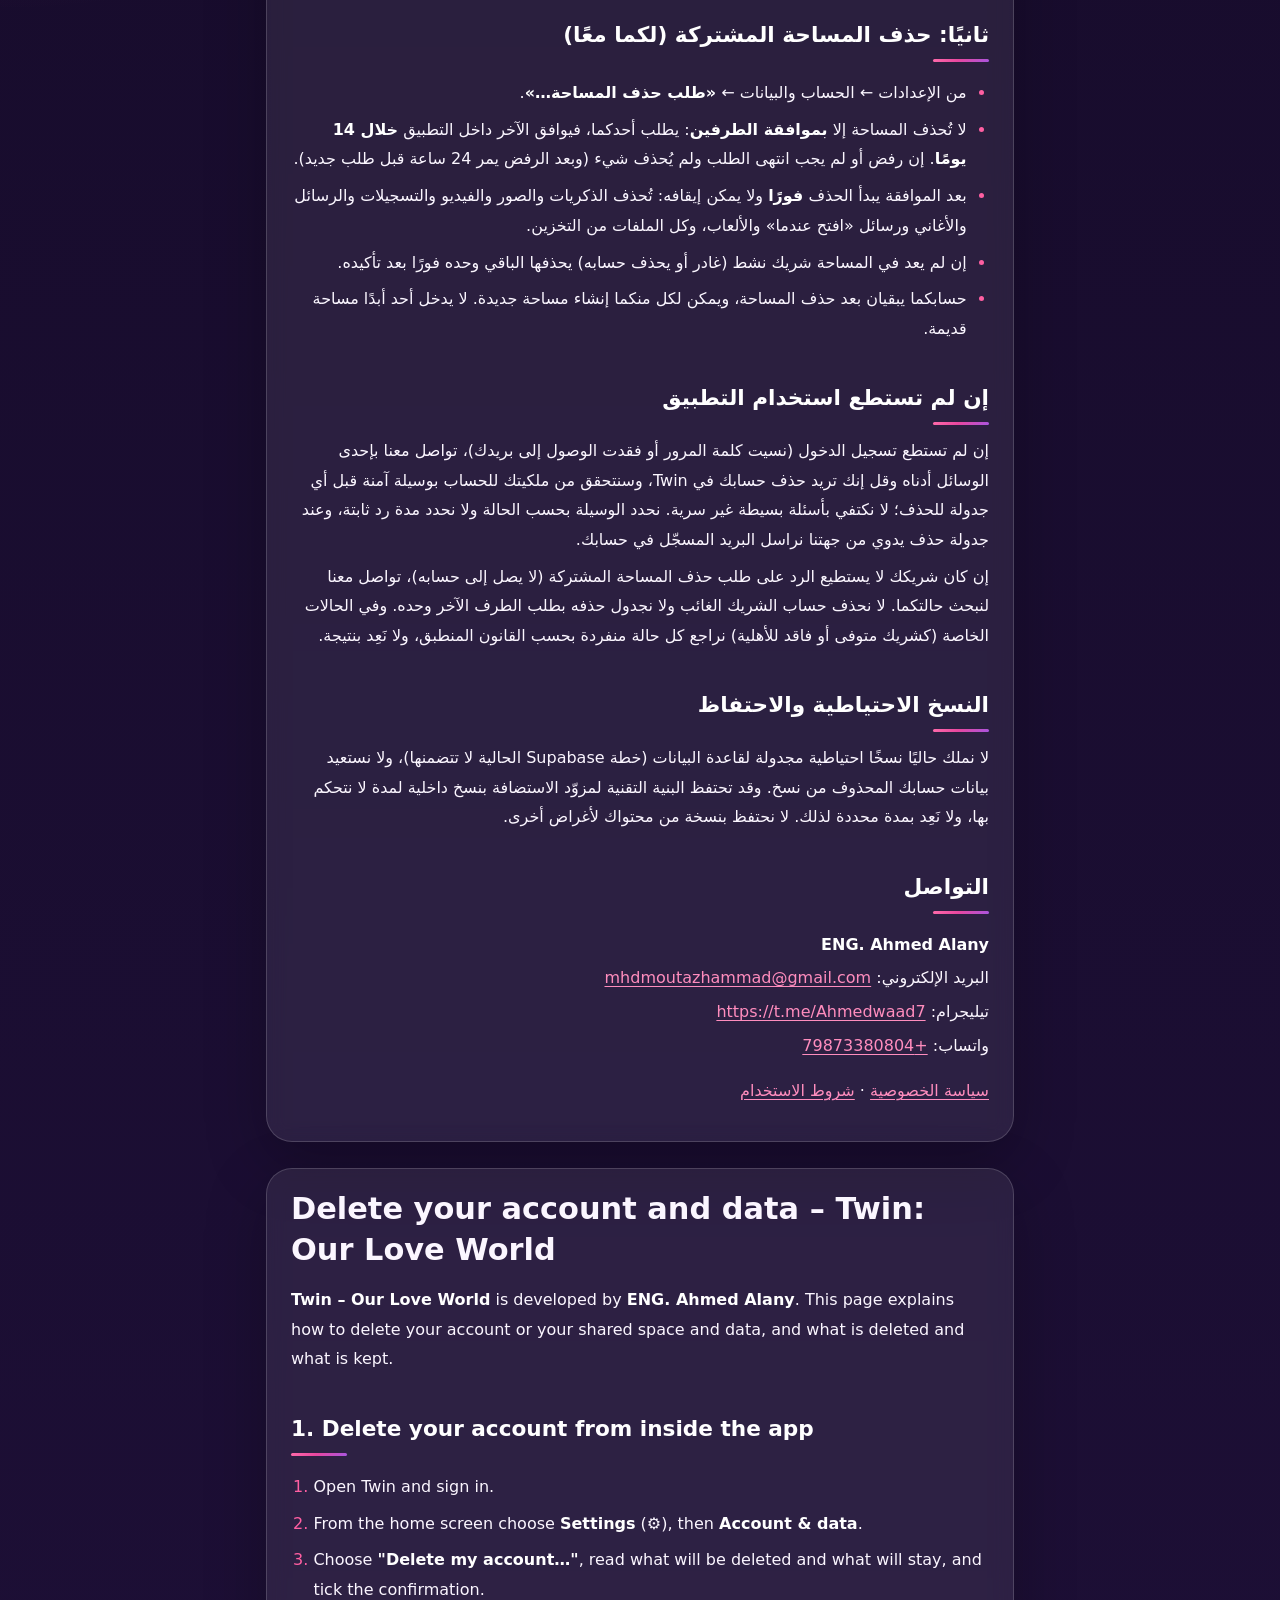
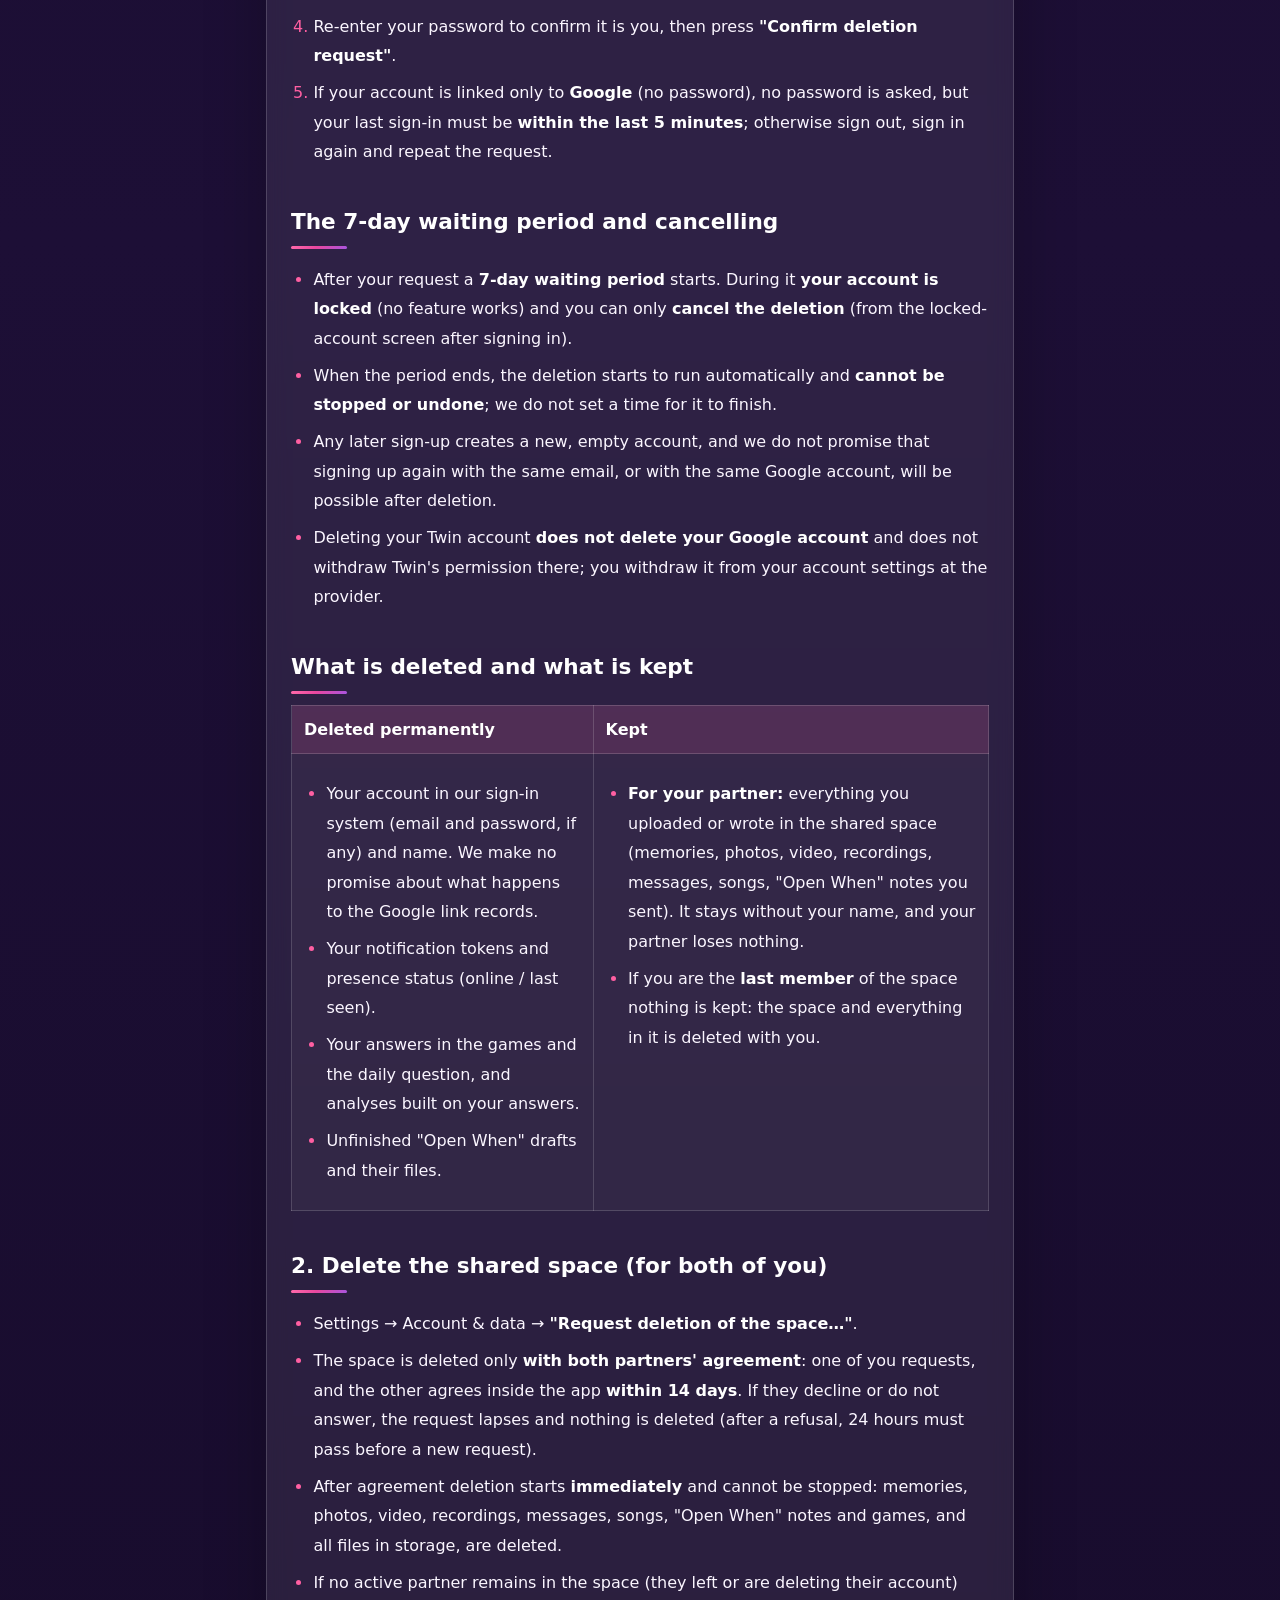
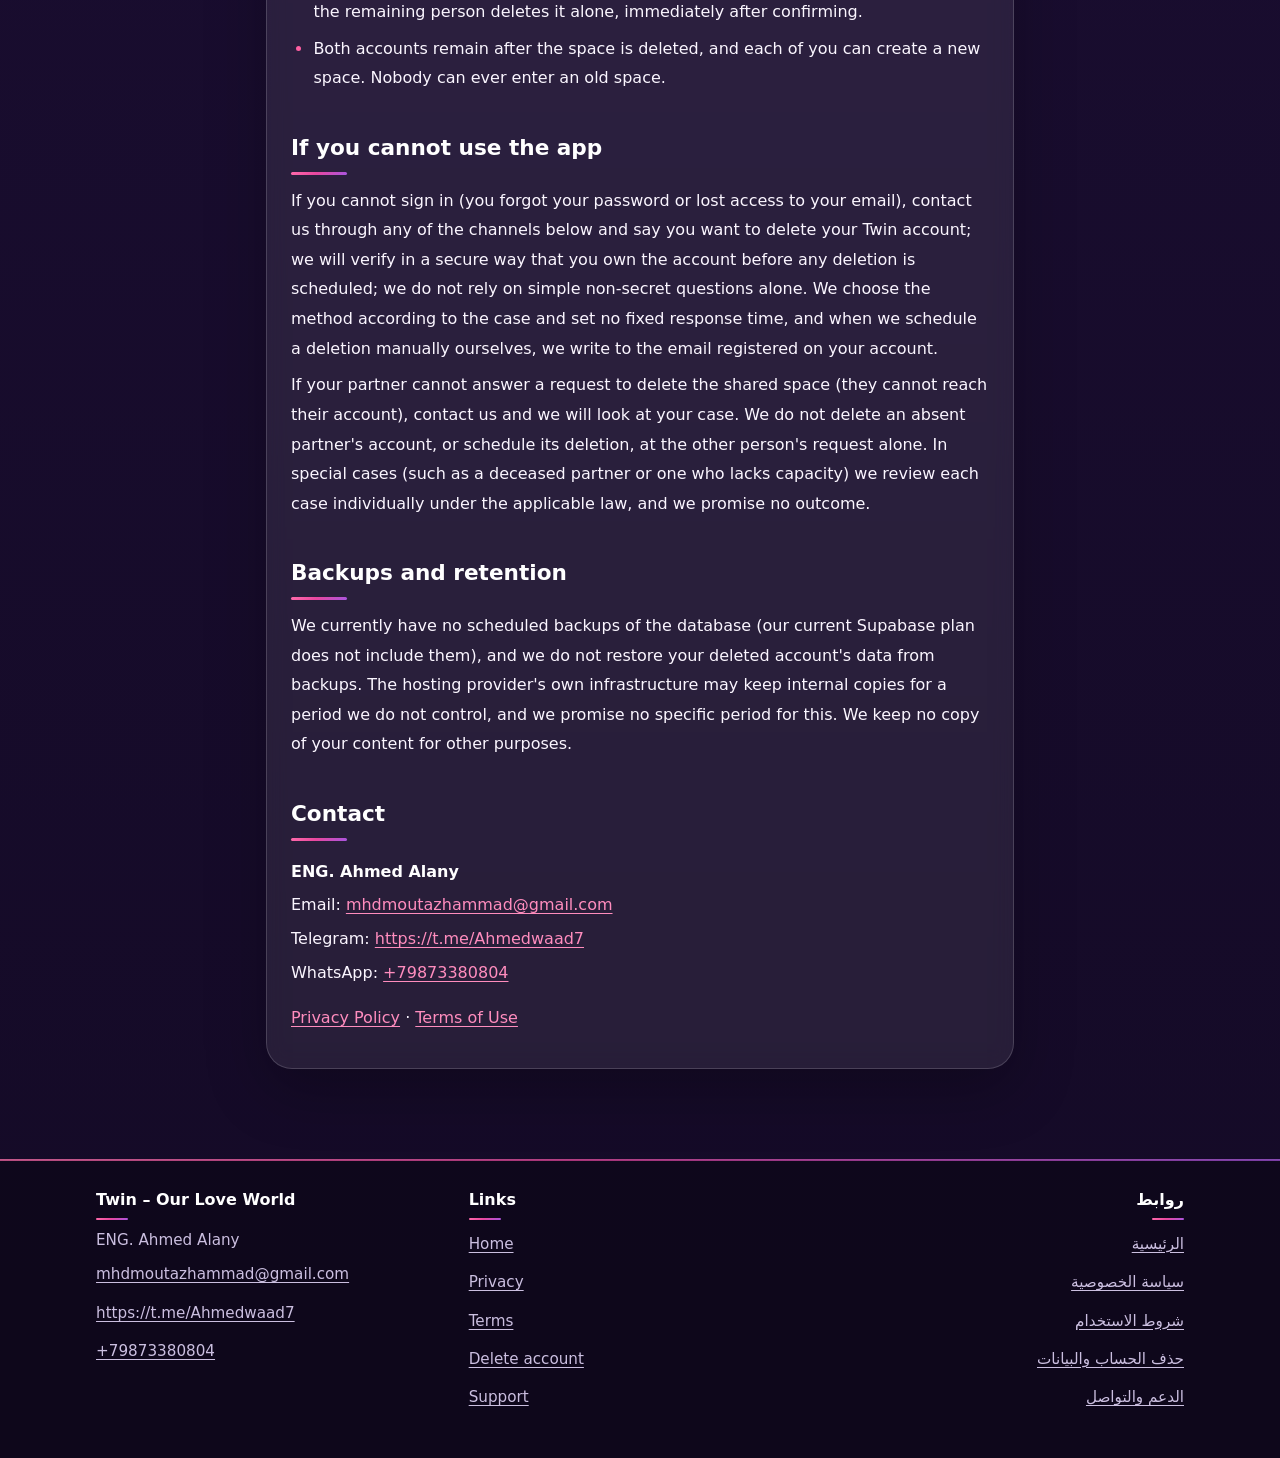
==== commit d2365b9b: "New look: the app's aurora style with CSS-only effects; home page with more features and how to star" ====
--- a/public/delete-account.html
+++ b/public/delete-account.html
@@ -11,6 +11,7 @@
 <link rel="stylesheet" href="style.css">
 </head>
 <body>
+<div class="aurora" aria-hidden="true"><i></i><i></i><i></i></div>
 <a class="skip" href="#main">تخطَّ إلى المحتوى · Skip to content</a>
 <header class="top"><div class="top-in">
 <a class="brand" href="index.html" dir="ltr"><span class="mark" aria-hidden="true">♥</span> Twin</a>
--- a/public/style.css
+++ b/public/style.css
@@ -1,127 +1,242 @@
-/* Twin – Our Love World: the public site. One stylesheet, no script, no font or image from anywhere else. Logical properties make it work
-   the same in RTL (Arabic) and LTR (English). */
+/* Twin – Our Love World: the public site, in the app's own look ("Romantic Aurora": deep plum night, pink-to-violet light, glass cards).
+   One stylesheet, no script, no font or image from anywhere else. Every effect is CSS only and stops for people who asked their system
+   for less motion. Logical properties make it work the same in RTL (Arabic) and LTR (English). */
 :root {
-  --bg: #fbf7f4; --fg: #2b2226; --muted: #6d5f64; --line: #e6dbd6; --card: #ffffff;
-  --accent: #a8324f; --accent-fg: #ffffff; --warn: #fff3d6; --warn-line: #e0b84a;
-  --hero-bg: #0a0b1e; --hero-fg: #f6efe6; --hero-accent: #ff8aa8; --gold: #e8c46a;
-  --radius: 16px; --max: 760px; --wide: 1000px;
-}
+  --bg: #140a26; --bg2: #1d0f36; --fg: #fbf6ff; --muted: #cbbfe0; --line: rgba(255, 255, 255, .12);
+  --card: rgba(255, 255, 255, .06); --card-strong: rgba(255, 255, 255, .1);
+  --pink: #ff5fa2; --pink-soft: #ff8dbe; --violet: #9b5cf0; --gold: #ffd27a;
+  --accent: #ff8dbe; --accent-fg: #1b0b2e; --warn: rgba(255, 210, 122, .14); --warn-line: rgba(255, 210, 122, .45);
+  --grad: linear-gradient(135deg, #ff6baa 0%, #e8479f 45%, #a855e0 100%);
+  --glow: 0 10px 40px rgba(232, 71, 159, .35);
+  --radius: 20px; --max: 780px; --wide: 1120px;
+}
+/* the site keeps the app's night look in both system modes; a light system only softens the glass a little */
 @media (prefers-color-scheme: dark) {
-  :root {
-    --bg: #1b1518; --fg: #f3ebe7; --muted: #b8a9ae; --line: #3a2e33; --card: #251d21;
-    --accent: #ff8aa8; --accent-fg: #1b1518; --warn: #3a2f12; --warn-line: #8a6d1a;
-  }
+  :root { --card: rgba(255, 255, 255, .06); }
+}
+@media (prefers-color-scheme: light) {
+  :root { --card: rgba(255, 255, 255, .08); --line: rgba(255, 255, 255, .16); }
 }
 * { box-sizing: border-box; }
-html { -webkit-text-size-adjust: 100%; scroll-behavior: smooth; }
+html { -webkit-text-size-adjust: 100%; scroll-behavior: smooth; background: var(--bg); color-scheme: dark; }
 body {
-  margin: 0; background: var(--bg); color: var(--fg);
-  font: 16px/1.85 system-ui, -apple-system, "Segoe UI", Tahoma, "Noto Sans Arabic", Arial, sans-serif;
-}
-a { color: var(--accent); text-underline-offset: 3px; }
-a:focus-visible, summary:focus-visible { outline: 3px solid var(--gold); outline-offset: 2px; border-radius: 6px; }
-.skip { position: absolute; inset-inline-start: 8px; top: -60px; background: var(--accent); color: var(--accent-fg); padding: 8px 14px; border-radius: 8px; z-index: 10; }
+  margin: 0; min-height: 100vh; color: var(--fg); position: relative; overflow-x: hidden;
+  background: radial-gradient(1200px 700px at 85% -10%, rgba(155, 92, 240, .28), transparent 60%),
+              radial-gradient(900px 600px at 0% 20%, rgba(255, 95, 162, .18), transparent 60%),
+              linear-gradient(180deg, var(--bg) 0%, var(--bg2) 55%, var(--bg) 100%);
+  font: 16px/1.85 system-ui, -apple-system, "Segoe UI", Tahoma, "Noto Sans Arabic", "Geeza Pro", Arial, sans-serif;
+}
+a { color: var(--pink-soft); text-underline-offset: 3px; }
+a:hover { color: #ffffff; }
+a:focus-visible, summary:focus-visible { outline: 3px solid var(--gold); outline-offset: 3px; border-radius: 8px; }
+::selection { background: rgba(255, 95, 162, .45); color: #fff; }
+.skip { position: absolute; inset-inline-start: 8px; top: -60px; background: var(--pink); color: #fff; padding: 8px 14px; border-radius: 10px; z-index: 30; }
 .skip:focus { top: 8px; }
 
-/* header */
-.top { background: var(--card); border-bottom: 1px solid var(--line); }
-.top-in { max-width: var(--wide); margin: 0 auto; padding: 10px 16px; display: flex; flex-wrap: wrap; align-items: center; gap: 6px 18px; }
-.brand { display: inline-flex; align-items: center; gap: 8px; font-weight: 700; font-size: 1.15rem; color: var(--fg); text-decoration: none; min-height: 44px; }
-.brand .mark { color: var(--accent); font-size: 1.3rem; }
+/* ---------------------------------------------------------------- the moving aurora behind every page */
+.aurora { position: fixed; inset: 0; z-index: -1; pointer-events: none; overflow: hidden; }
+.aurora i { position: absolute; display: block; border-radius: 50%; filter: blur(70px); opacity: .55; will-change: transform; }
+.aurora i:nth-child(1) { width: 46vmax; height: 46vmax; top: -16vmax; inset-inline-end: -10vmax; background: radial-gradient(circle, rgba(155, 92, 240, .9), transparent 65%); animation: drift1 26s ease-in-out infinite alternate; }
+.aurora i:nth-child(2) { width: 40vmax; height: 40vmax; bottom: -18vmax; inset-inline-start: -12vmax; background: radial-gradient(circle, rgba(255, 95, 162, .8), transparent 65%); animation: drift2 32s ease-in-out infinite alternate; }
+.aurora i:nth-child(3) { width: 28vmax; height: 28vmax; top: 38%; inset-inline-start: 38%; background: radial-gradient(circle, rgba(255, 141, 190, .45), transparent 65%); animation: drift3 38s ease-in-out infinite alternate; }
+@keyframes drift1 { to { transform: translate(-8vmax, 10vmax) scale(1.15); } }
+@keyframes drift2 { to { transform: translate(10vmax, -8vmax) scale(1.2); } }
+@keyframes drift3 { to { transform: translate(-6vmax, -10vmax) scale(.85); } }
+
+/* ---------------------------------------------------------------- header */
+.top { position: sticky; top: 0; z-index: 20; background: rgba(20, 10, 38, .72); border-bottom: 1px solid var(--line); -webkit-backdrop-filter: blur(14px); backdrop-filter: blur(14px); }
+.top-in { max-width: var(--wide); margin: 0 auto; padding: 8px 16px; display: flex; flex-wrap: wrap; align-items: center; gap: 4px 18px; }
+.brand { display: inline-flex; align-items: center; gap: 8px; font-weight: 800; font-size: 1.25rem; color: var(--fg); text-decoration: none; min-height: 44px; letter-spacing: .02em; }
+.brand .mark { display: inline-grid; place-items: center; width: 34px; height: 34px; border-radius: 11px; background: var(--grad); color: #fff; font-size: 1rem; box-shadow: var(--glow); animation: beat 2.4s ease-in-out infinite; }
+@keyframes beat { 0%, 100% { transform: scale(1); } 12% { transform: scale(1.12); } 24% { transform: scale(1); } 36% { transform: scale(1.08); } }
 .navs { display: flex; flex-direction: column; gap: 0; flex: 1 1 300px; }
-.nav { display: flex; flex-wrap: wrap; gap: 0 4px; margin: 0; padding: 0; list-style: none; }
-.nav a { display: inline-flex; align-items: center; min-height: 44px; padding: 0 10px; border-radius: 10px; text-decoration: none; color: var(--fg); }
-.nav a:hover { background: rgba(168, 50, 79, .1); }
-.nav a[aria-current="page"] { color: var(--accent); font-weight: 700; box-shadow: inset 0 -3px 0 var(--accent); border-radius: 10px 10px 0 0; }
+.nav { display: flex; flex-wrap: wrap; gap: 0 2px; margin: 0; padding: 0; list-style: none; }
+.nav a { display: inline-flex; align-items: center; min-height: 44px; padding: 0 12px; border-radius: 12px; text-decoration: none; color: var(--muted); transition: color .2s, background .2s; }
+.nav a:hover { background: rgba(255, 255, 255, .07); color: #fff; }
+.nav a[aria-current="page"] { color: #fff; font-weight: 700; background: rgba(255, 95, 162, .16); box-shadow: inset 0 0 0 1px rgba(255, 95, 162, .4); }
 .switch { margin-inline-start: auto; }
-.switch a { display: inline-flex; align-items: center; min-height: 44px; padding: 0 12px; border: 1px solid var(--line); border-radius: 999px; text-decoration: none; }
-
-/* draft notices */
-.sitedraft { background: var(--warn); border-bottom: 1px solid var(--warn-line); text-align: center; padding: 8px 16px; font-size: .92rem; }
-.draft { background: var(--warn); border: 1px solid var(--warn-line); border-radius: 12px; padding: 12px 16px; margin: 16px 0; font-size: .95rem; }
+.switch a { display: inline-flex; align-items: center; min-height: 44px; padding: 0 16px; border: 1px solid rgba(255, 141, 190, .5); border-radius: 999px; text-decoration: none; color: #fff; background: rgba(255, 95, 162, .1); }
+.switch a:hover { background: rgba(255, 95, 162, .25); }
+
+/* ---------------------------------------------------------------- draft notices */
+.sitedraft { background: var(--warn); border-bottom: 1px solid var(--warn-line); text-align: center; padding: 8px 16px; font-size: .92rem; color: var(--gold); }
+.draft { background: var(--warn); border: 1px solid var(--warn-line); border-radius: 14px; padding: 12px 16px; margin: 16px 0; font-size: .95rem; }
 .draft p { margin: .3em 0; }
-.tbc { background: var(--warn); border-radius: 6px; padding: 0 .35em; box-decoration-break: clone; -webkit-box-decoration-break: clone; }
-
-/* content */
+.tbc { background: var(--warn); color: var(--gold); border-radius: 6px; padding: 0 .35em; box-decoration-break: clone; -webkit-box-decoration-break: clone; }
+
+/* ---------------------------------------------------------------- content */
 main { display: block; }
-.wrap { max-width: var(--max); margin: 0 auto; padding: 24px 16px 56px; }
+.wrap { max-width: var(--max); margin: 0 auto; padding: 28px 16px 64px; }
 .wrap.wide { max-width: var(--wide); }
-h1 { font-size: 1.7rem; line-height: 1.4; margin: .3em 0 .5em; }
-h2 { font-size: 1.25rem; margin: 1.7em 0 .4em; color: var(--accent); line-height: 1.5; scroll-margin-top: 12px; }
-h3 { font-size: 1.05rem; margin: 1.3em 0 .3em; }
-p, li { margin: .4em 0; }
+h1 { font-size: 1.9rem; line-height: 1.35; margin: .3em 0 .5em; }
+h2 { font-size: 1.35rem; margin: 1.8em 0 .5em; line-height: 1.5; scroll-margin-top: 84px; color: #fff; }
+h2::after { content: ""; display: block; width: 56px; height: 3px; margin-top: .35em; border-radius: 3px; background: var(--grad); }
+h3 { font-size: 1.08rem; margin: 1.3em 0 .3em; color: var(--pink-soft); scroll-margin-top: 84px; }
+p, li { margin: .45em 0; }
+li::marker { color: var(--pink); }
 ul, ol { padding-inline-start: 1.4em; }
 ul ul, ol ul, ul ol { margin: .2em 0; }
-code { overflow-wrap: anywhere; font-family: ui-monospace, Consolas, monospace; font-size: .92em; background: rgba(127, 127, 127, .15); padding: 0 .3em; border-radius: 4px; direction: ltr; unicode-bidi: isolate; }
-section.lang { background: var(--card); border: 1px solid var(--line); border-radius: var(--radius); padding: 8px 20px 24px; margin: 20px 0; }
-.table-wrap { overflow-x: auto; margin: .8em 0; -webkit-overflow-scrolling: touch; }
-table { border-collapse: collapse; width: 100%; min-width: 520px; }
-th, td { border: 1px solid var(--line); padding: 8px 10px; vertical-align: top; text-align: start; }
-th { background: rgba(168, 50, 79, .08); }
-.toc { margin: 1em 0 1.4em; border: 1px solid var(--line); border-radius: 12px; background: var(--card); }
-.toc summary { cursor: pointer; padding: 10px 14px; min-height: 44px; font-weight: 600; }
+strong { color: #fff; }
+code { overflow-wrap: anywhere; font-family: ui-monospace, Consolas, monospace; font-size: .92em; background: rgba(255, 255, 255, .1); padding: 0 .3em; border-radius: 5px; direction: ltr; unicode-bidi: isolate; }
+.wrap > h1:first-child, .wrap > h1 { background: var(--grad); -webkit-background-clip: text; background-clip: text; color: transparent; }
+section.lang { background: var(--card); border: 1px solid var(--line); border-radius: 26px; padding: 10px 24px 28px; margin: 26px 0; -webkit-backdrop-filter: blur(10px); backdrop-filter: blur(10px); box-shadow: 0 20px 60px rgba(0, 0, 0, .25); }
+.table-wrap { overflow-x: auto; margin: .8em 0; -webkit-overflow-scrolling: touch; border-radius: 14px; }
+table { border-collapse: collapse; width: 100%; min-width: 520px; background: rgba(255, 255, 255, .03); }
+th, td { border: 1px solid var(--line); padding: 9px 12px; vertical-align: top; text-align: start; }
+th { background: rgba(255, 95, 162, .14); color: #fff; }
+.toc { margin: 1em 0 1.4em; border: 1px solid var(--line); border-radius: 16px; background: var(--card); }
+.toc summary { cursor: pointer; padding: 10px 16px; min-height: 44px; font-weight: 700; display: flex; align-items: center; }
 .toc ol { margin: 0; padding: 0 2em 12px; }
 .toc a { display: inline-block; padding: 3px 0; }
 .contact { list-style: none; padding: 0; }
 .contact li { margin: .25em 0; }
 
-/* home */
-.hero { background: var(--hero-bg); color: var(--hero-fg); text-align: center; }
-.hero-in { max-width: var(--wide); margin: 0 auto; padding: 44px 20px 40px; }
-.hero .kicker { color: var(--gold); letter-spacing: .12em; font-weight: 600; }
-.hero h1 { font-size: clamp(2rem, 8vw, 3.2rem); margin: .1em 0; color: var(--hero-fg); }
-.hero .sub { color: var(--hero-accent); font-size: 1.15rem; margin: 0 0 .8em; }
-.hero p { max-width: 36em; margin-inline: auto; }
-.hero a { color: var(--hero-accent); }
-.cta { display: flex; flex-wrap: wrap; justify-content: center; gap: 10px; margin-top: 18px; }
-.btn { display: inline-flex; align-items: center; justify-content: center; min-height: 48px; padding: 0 22px; border-radius: 999px; background: var(--hero-accent); color: #1b1518 !important; text-decoration: none; font-weight: 700; }
-.btn.alt { background: transparent; color: var(--hero-fg) !important; border: 1px solid var(--hero-accent); }
-.cards { display: grid; grid-template-columns: repeat(auto-fit, minmax(200px, 1fr)); gap: 14px; padding: 0; list-style: none; margin: 1em 0; }
-.card { background: var(--bg); border: 1px solid var(--line); border-radius: 14px; padding: 14px 16px; }
-.card .em { font-size: 1.6rem; display: block; }
-.card strong { display: block; margin: .2em 0; }
-.card p { margin: 0; color: var(--muted); font-size: .95rem; }
-
-/* footer */
-.foot { border-top: 1px solid var(--line); background: var(--card); color: var(--muted); font-size: .95rem; }
-.foot-in { max-width: var(--wide); margin: 0 auto; padding: 22px 16px 34px; display: grid; gap: 14px 30px; grid-template-columns: repeat(auto-fit, minmax(240px, 1fr)); }
+/* ---------------------------------------------------------------- home: the hero */
+.hero { position: relative; overflow: hidden; isolation: isolate; }
+.hero-in { max-width: var(--wide); margin: 0 auto; padding: 56px 20px 64px; display: grid; gap: 40px; align-items: center; grid-template-columns: minmax(0, 1.15fr) minmax(0, .85fr); }
+.hero-text { text-align: start; }
+.hero .kicker { display: inline-flex; align-items: center; gap: 8px; margin: 0 0 14px; padding: 6px 14px; border-radius: 999px; border: 1px solid rgba(255, 141, 190, .45); background: rgba(255, 95, 162, .1); color: var(--pink-soft); letter-spacing: .14em; font-weight: 700; font-size: .85rem; }
+.hero .kicker .dot { width: 8px; height: 8px; border-radius: 50%; background: var(--pink); box-shadow: 0 0 0 0 rgba(255, 95, 162, .7); animation: ping 2s ease-out infinite; }
+@keyframes ping { to { box-shadow: 0 0 0 12px rgba(255, 95, 162, 0); } }
+.hero h1 { font-size: clamp(2.6rem, 9vw, 4.6rem); line-height: 1.05; margin: 0 0 .25em; letter-spacing: -.01em; background: linear-gradient(120deg, #fff 0%, #ffd1e6 35%, #ff8dbe 55%, #c79bff 80%, #fff 100%); background-size: 220% 100%; -webkit-background-clip: text; background-clip: text; color: transparent; animation: shine 7s linear infinite; }
+@keyframes shine { to { background-position: -220% 0; } }
+.hero .sub { color: #fff; font-size: clamp(1.15rem, 3.6vw, 1.5rem); font-weight: 700; margin: 0 0 .2em; }
+.hero .sub[lang="en"] { color: var(--pink-soft); font-weight: 600; font-size: clamp(1rem, 3vw, 1.2rem); margin-bottom: .9em; }
+.hero p { max-width: 36em; color: var(--muted); }
+.hero a { color: inherit; }
+.cta { display: flex; flex-wrap: wrap; gap: 12px; margin-top: 22px; }
+.btn { position: relative; display: inline-flex; align-items: center; justify-content: center; gap: 8px; min-height: 52px; padding: 0 26px; border-radius: 999px; background: var(--grad); color: #fff !important; text-decoration: none; font-weight: 800; box-shadow: var(--glow); overflow: hidden; transition: transform .25s, box-shadow .25s; }
+.btn::after { content: ""; position: absolute; inset: 0; background: linear-gradient(110deg, transparent 30%, rgba(255, 255, 255, .45) 50%, transparent 70%); transform: translateX(-120%); transition: transform .7s; }
+.btn:hover { transform: translateY(-2px); box-shadow: 0 16px 50px rgba(232, 71, 159, .5); }
+.btn:hover::after { transform: translateX(120%); }
+.btn.alt { background: rgba(255, 255, 255, .06); border: 1px solid rgba(255, 255, 255, .25); box-shadow: none; }
+.btn.alt:hover { background: rgba(255, 255, 255, .12); }
+.badges { display: flex; flex-wrap: wrap; gap: 8px; margin-top: 22px; padding: 0; list-style: none; }
+.badges li { margin: 0; padding: 6px 12px; border-radius: 999px; background: var(--card); border: 1px solid var(--line); font-size: .9rem; color: var(--muted); }
+
+/* the phone: a small CSS picture of the love world, nothing loaded */
+.phone { position: relative; justify-self: center; width: min(300px, 78vw); aspect-ratio: 9 / 18.5; border-radius: 44px; padding: 12px; background: linear-gradient(160deg, #3a2160, #160b2b); box-shadow: 0 30px 80px rgba(0, 0, 0, .5), 0 0 0 1px rgba(255, 255, 255, .14) inset, 0 0 80px rgba(155, 92, 240, .35); animation: float 6s ease-in-out infinite; }
+@keyframes float { 0%, 100% { transform: translateY(0) rotate(-2deg); } 50% { transform: translateY(-14px) rotate(1deg); } }
+.screen { position: relative; height: 100%; border-radius: 34px; overflow: hidden; background: radial-gradient(120% 80% at 50% 0%, #3b1f6e 0%, #1b0d33 55%, #120824 100%); }
+.screen .notch { position: absolute; top: 10px; inset-inline-start: 50%; width: 84px; height: 22px; margin-inline-start: -42px; border-radius: 14px; background: #0c0518; }
+.stars { position: absolute; inset: 0; background-image: radial-gradient(1.5px 1.5px at 20% 18%, #fff, transparent), radial-gradient(1px 1px at 70% 12%, #fff, transparent), radial-gradient(1.5px 1.5px at 85% 36%, #ffd1e6, transparent), radial-gradient(1px 1px at 12% 44%, #fff, transparent), radial-gradient(1.2px 1.2px at 52% 30%, #fff, transparent), radial-gradient(1px 1px at 35% 62%, #c79bff, transparent), radial-gradient(1.4px 1.4px at 78% 70%, #fff, transparent); animation: twinkle 4s ease-in-out infinite alternate; }
+@keyframes twinkle { from { opacity: .45; } to { opacity: 1; } }
+.planet { position: absolute; inset-inline-start: 50%; top: 40%; width: 58%; aspect-ratio: 1; margin-inline-start: -29%; border-radius: 50%; background: radial-gradient(circle at 35% 30%, #ffb3d4, #ff5fa2 35%, #9b5cf0 75%, #4a2290 100%); box-shadow: 0 0 60px rgba(255, 95, 162, .55), inset -14px -16px 30px rgba(20, 10, 38, .55); animation: spin 18s linear infinite; }
+.planet::before { content: ""; position: absolute; inset: -18% -32%; border-radius: 50%; border: 2px solid rgba(255, 210, 230, .45); transform: rotateX(72deg) rotate(-12deg); }
+.planet::after { content: "♥"; position: absolute; inset: 0; display: grid; place-items: center; color: #fff; font-size: 2.6rem; text-shadow: 0 0 18px rgba(255, 255, 255, .8); animation: beat 2.4s ease-in-out infinite; }
+@keyframes spin { to { filter: hue-rotate(30deg); } }
+.chip { position: absolute; padding: 6px 10px; border-radius: 14px; font-size: .78rem; font-weight: 700; color: #fff; white-space: nowrap; background: rgba(255, 255, 255, .12); border: 1px solid rgba(255, 255, 255, .22); -webkit-backdrop-filter: blur(8px); backdrop-filter: blur(8px); box-shadow: 0 8px 24px rgba(0, 0, 0, .3); animation: bob 5s ease-in-out infinite; }
+.chip.c1 { top: 16%; inset-inline-start: 8%; }
+.chip.c2 { top: 70%; inset-inline-end: 7%; animation-delay: -1.6s; }
+.chip.c3 { top: 84%; inset-inline-start: 10%; animation-delay: -3.2s; }
+@keyframes bob { 0%, 100% { transform: translateY(0); } 50% { transform: translateY(-8px); } }
+
+/* hearts rising behind the hero */
+.hearts { position: absolute; inset: 0; z-index: -1; pointer-events: none; overflow: hidden; }
+.hearts span { position: absolute; bottom: -40px; color: rgba(255, 141, 190, .55); font-size: 18px; animation: rise 14s linear infinite; }
+.hearts span:nth-child(1) { inset-inline-start: 6%; animation-duration: 13s; }
+.hearts span:nth-child(2) { inset-inline-start: 18%; font-size: 12px; animation-duration: 17s; animation-delay: -4s; }
+.hearts span:nth-child(3) { inset-inline-start: 34%; font-size: 22px; animation-duration: 15s; animation-delay: -9s; color: rgba(199, 155, 255, .5); }
+.hearts span:nth-child(4) { inset-inline-start: 52%; font-size: 14px; animation-duration: 19s; animation-delay: -2s; }
+.hearts span:nth-child(5) { inset-inline-start: 68%; font-size: 20px; animation-duration: 16s; animation-delay: -11s; }
+.hearts span:nth-child(6) { inset-inline-start: 82%; font-size: 12px; animation-duration: 12s; animation-delay: -6s; color: rgba(199, 155, 255, .5); }
+.hearts span:nth-child(7) { inset-inline-start: 93%; font-size: 16px; animation-duration: 18s; animation-delay: -13s; }
+@keyframes rise { 0% { transform: translateY(0) scale(.8); opacity: 0; } 10% { opacity: 1; } 100% { transform: translateY(-110vh) scale(1.2) rotate(25deg); opacity: 0; } }
+
+/* ---------------------------------------------------------------- home: sections */
+.langjump { display: flex; justify-content: center; gap: 10px; margin: 0 0 6px; }
+.langjump a { display: inline-flex; align-items: center; min-height: 44px; padding: 0 18px; border-radius: 999px; border: 1px solid var(--line); background: var(--card); text-decoration: none; color: #fff; }
+.langjump a:hover { border-color: rgba(255, 141, 190, .6); }
+.cards { display: grid; grid-template-columns: repeat(auto-fit, minmax(210px, 1fr)); gap: 14px; padding: 0; list-style: none; margin: 1.1em 0; }
+.card { position: relative; margin: 0; background: var(--card); border: 1px solid var(--line); border-radius: 20px; padding: 18px 18px 16px; overflow: hidden; transition: transform .3s, border-color .3s, box-shadow .3s; }
+.card::before { content: ""; position: absolute; inset: 0; background: radial-gradient(400px 140px at 50% -20%, rgba(255, 95, 162, .22), transparent 70%); opacity: 0; transition: opacity .3s; }
+.card:hover { transform: translateY(-4px); border-color: rgba(255, 141, 190, .45); box-shadow: 0 18px 40px rgba(0, 0, 0, .3); }
+.card:hover::before { opacity: 1; }
+.card .em { position: relative; display: inline-grid; place-items: center; width: 48px; height: 48px; margin-bottom: 8px; border-radius: 15px; font-size: 1.5rem; background: linear-gradient(135deg, rgba(255, 107, 170, .25), rgba(168, 85, 224, .25)); border: 1px solid rgba(255, 255, 255, .14); }
+.card strong { position: relative; display: block; margin: .1em 0 .2em; font-size: 1.05rem; }
+.card p { position: relative; margin: 0; color: var(--muted); font-size: .95rem; line-height: 1.7; }
+.cards.more .card { padding: 14px 16px; }
+.cards.more .em { width: 40px; height: 40px; font-size: 1.25rem; border-radius: 12px; }
+.steps { counter-reset: step; display: grid; grid-template-columns: repeat(auto-fit, minmax(200px, 1fr)); gap: 14px; padding: 0; margin: 1em 0; list-style: none; }
+.steps li { counter-increment: step; position: relative; margin: 0; padding: 18px 18px 16px; border-radius: 20px; background: var(--card); border: 1px solid var(--line); }
+.steps li::before { content: counter(step); display: inline-grid; place-items: center; width: 40px; height: 40px; margin-bottom: 8px; border-radius: 50%; background: var(--grad); color: #fff; font-weight: 800; box-shadow: var(--glow); }
+.steps strong { display: block; }
+.steps p { margin: .2em 0 0; color: var(--muted); font-size: .95rem; }
+.shield { list-style: none; padding: 0; display: grid; gap: 10px; }
+.shield li { margin: 0; padding: 12px 16px; padding-inline-start: 48px; position: relative; border-radius: 16px; background: rgba(255, 255, 255, .04); border: 1px solid var(--line); }
+.shield li::before { content: "🔒"; position: absolute; inset-inline-start: 14px; top: 12px; }
+.shield li.limit { border-color: var(--warn-line); background: var(--warn); }
+.shield li.limit::before { content: "ℹ️"; }
+.pills { display: flex; flex-wrap: wrap; gap: 8px; margin: .8em 0; }
+.pills a { display: inline-flex; align-items: center; min-height: 44px; padding: 0 16px; border-radius: 999px; background: rgba(255, 255, 255, .06); border: 1px solid var(--line); text-decoration: none; color: #fff; }
+.pills a:hover { background: rgba(255, 95, 162, .18); border-color: rgba(255, 141, 190, .5); }
+.contact.box { display: grid; gap: 8px; grid-template-columns: repeat(auto-fit, minmax(220px, 1fr)); }
+.contact.box li { margin: 0; padding: 12px 16px; border-radius: 16px; background: rgba(255, 255, 255, .05); border: 1px solid var(--line); overflow-wrap: anywhere; }
+
+/* sections appear softly while scrolling, where the browser can do it without a script */
+@supports (animation-timeline: view()) {
+  section.lang, .cards .card, .steps li { animation: appear linear both; animation-timeline: view(); animation-range: entry 0% cover 28%; }
+  @keyframes appear { from { opacity: 0; transform: translateY(28px) scale(.98); } to { opacity: 1; transform: none; } }
+}
+
+/* ---------------------------------------------------------------- footer */
+.foot { position: relative; border-top: 1px solid var(--line); background: rgba(12, 6, 24, .7); color: var(--muted); font-size: .95rem; }
+.foot::before { content: ""; position: absolute; inset-inline: 0; top: -1px; height: 2px; background: var(--grad); opacity: .7; }
+.foot-in { max-width: var(--wide); margin: 0 auto; padding: 28px 16px 40px; display: grid; gap: 14px 30px; grid-template-columns: repeat(auto-fit, minmax(240px, 1fr)); }
 .foot ul { list-style: none; padding: 0; margin: 0; }
 .foot li { margin: .15em 0; }
-.foot a { display: inline-block; padding: 4px 0; }
-.foot h2 { font-size: 1rem; margin: 0 0 .3em; color: var(--fg); }
+.foot a { display: inline-block; padding: 4px 0; color: var(--muted); }
+.foot a:hover { color: #fff; }
+.foot h2 { font-size: 1rem; margin: 0 0 .4em; color: #fff; }
+.foot h2::after { width: 32px; height: 2px; }
 
 .navs-one + .navs-one { border-top: 1px dashed var(--line); }
+@media (max-width: 860px) {
+  .hero-in { grid-template-columns: 1fr; padding-block: 36px 44px; gap: 30px; text-align: center; }
+  .hero-text { text-align: center; }
+  .hero p { margin-inline: auto; }
+  .cta, .badges { justify-content: center; }
+}
 @media (max-width: 560px) {
+  .top { position: static; }
   .top-in { flex-direction: column; align-items: stretch; gap: 0; padding-block: 6px; }
   .navs { flex: none; }
-  .nav a { min-height: 40px; font-size: .95rem; }
+  .nav a { min-height: 40px; font-size: .95rem; padding: 0 9px; }
   body { font-size: 16.5px; }
   .wrap { padding-block: 18px 44px; }
-  section.lang { padding-inline: 14px; }
-  .nav a { padding: 0 8px; }
+  section.lang { padding-inline: 16px; border-radius: 22px; }
   .switch { margin-inline-start: 0; }
+  .btn { width: 100%; }
+  .phone { width: min(250px, 70vw); }
 }
 @media (max-width: 560px) {
   /* a table wider than the screen becomes a stack of cards: each value under its column's heading */
   .table-wrap { overflow: visible; }
-  table { min-width: 0; border: 0; }
+  table { min-width: 0; border: 0; background: none; }
   thead { position: absolute; inline-size: 1px; block-size: 1px; overflow: hidden; clip: rect(0 0 0 0); }
   table, tbody, tr, td { display: block; width: 100%; }
-  tr { border: 1px solid var(--line); border-radius: 12px; margin: 0 0 12px; padding: 6px 12px; background: var(--bg); }
+  tr { border: 1px solid var(--line); border-radius: 14px; margin: 0 0 12px; padding: 6px 12px; background: var(--card); }
   td { border: 0; padding: 6px 0; }
   td + td { border-top: 1px dashed var(--line); }
-  td[data-label]::before { content: attr(data-label); display: block; font-weight: 700; color: var(--accent); font-size: .9rem; }
+  td[data-label]::before { content: attr(data-label); display: block; font-weight: 700; color: var(--pink-soft); font-size: .9rem; }
 }
 @media print {
-  .top, .foot, .skip, .toc, .cta { display: none; }
+  .top, .foot, .skip, .toc, .cta, .aurora, .hearts, .phone { display: none; }
   body { background: #fff; color: #000; }
-  a { color: #000; }
-}
-@media (prefers-reduced-motion: reduce) { html { scroll-behavior: auto; } }
+  a, strong, h2, h3 { color: #000; }
+  section.lang, .card { background: none; border-color: #ccc; box-shadow: none; }
+}
+/* less motion asked by the system: everything stands still */
+@media (prefers-reduced-motion: reduce) {
+  html { scroll-behavior: auto; }
+  *, *::before, *::after { animation: none !important; transition: none !important; }
+  .hearts { display: none; }
+}
 
 .lead { font-size: 1.1rem; color: var(--muted); }
 .card a { display: inline-block; min-height: 44px; line-height: 44px; overflow-wrap: anywhere; }
 .faq h3 { margin: 1.4em 0 .4em; }
-.faq details { border: 1px solid var(--line); border-radius: 12px; margin: .6em 0; background: var(--bg); }
-.faq summary { cursor: pointer; padding: 10px 16px; min-height: 44px; display: flex; align-items: center; font-weight: 600; }
-.faq details > p { margin: 0; padding: 0 16px 14px; }
+.faq details { border: 1px solid var(--line); border-radius: 16px; margin: .6em 0; background: var(--card); transition: border-color .2s; }
+.faq details[open] { border-color: rgba(255, 141, 190, .45); }
+.faq summary { cursor: pointer; padding: 10px 16px; min-height: 44px; display: flex; align-items: center; font-weight: 700; }
+.faq details > p { margin: 0; padding: 0 16px 14px; color: var(--muted); }
